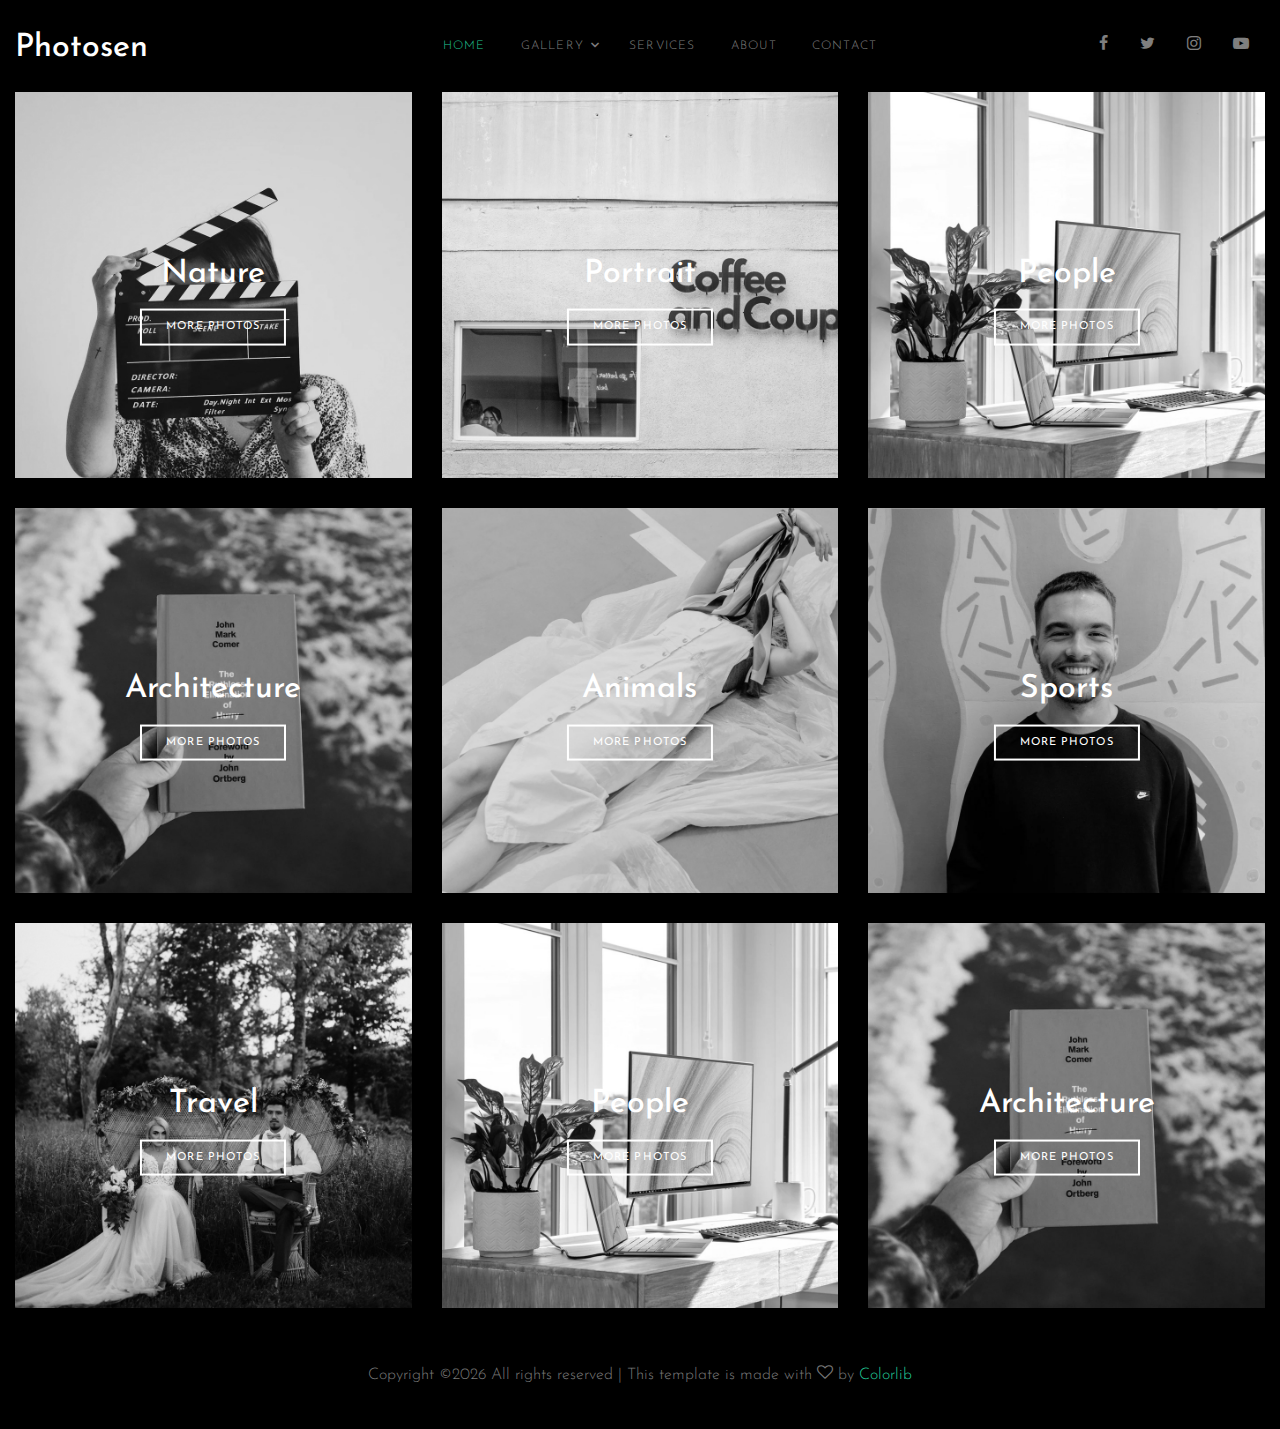
==== index.html @ 9618e88c "Template files added to this project folder" ====
<!DOCTYPE html>
<html lang="en">
<head>
  <title>Photosen &mdash; Colorlib Website Template</title>
  <meta charset="utf-8">
  <meta name="viewport" content="width=device-width, initial-scale=1, shrink-to-fit=no">

  <link href="https://fonts.googleapis.com/css2?family=Josefin+Sans:wght@400;700&family=Roboto+Mono:wght@400;700&display=swap" rel="stylesheet">
  <link rel="stylesheet" href="fonts/icomoon/style.css">

  <link rel="stylesheet" href="css/bootstrap.min.css">
  <link rel="stylesheet" href="css/magnific-popup.css">
  <link rel="stylesheet" href="css/jquery-ui.css">
  <link rel="stylesheet" href="css/owl.carousel.min.css">
  <link rel="stylesheet" href="css/owl.theme.default.min.css">

  <link rel="stylesheet" href="css/lightgallery.min.css">    

  <link rel="stylesheet" href="css/bootstrap-datepicker.css">

  <link rel="stylesheet" href="fonts/flaticon/font/flaticon.css">

  <link rel="stylesheet" href="css/swiper.css">

  <link rel="stylesheet" href="css/aos.css">

  <link rel="stylesheet" href="css/style.css">

</head>
<body>

  <div class="site-wrap">

    <div class="site-mobile-menu">
      <div class="site-mobile-menu-header">
        <div class="site-mobile-menu-close mt-3">
          <span class="icon-close2 js-menu-toggle"></span>
        </div>
      </div>
      <div class="site-mobile-menu-body"></div>
    </div>
    



    <header class="site-navbar py-3" role="banner">

      <div class="container-fluid">
        <div class="row align-items-center">

          <div class="col-6 col-xl-2" data-aos="fade-down">
            <h1 class="mb-0"><a href="index.html" class="text-white h2 mb-0">Photosen</a></h1>
          </div>
          <div class="col-10 col-md-8 d-none d-xl-block" data-aos="fade-down">
            <nav class="site-navigation position-relative text-right text-lg-center" role="navigation">

              <ul class="site-menu js-clone-nav mx-auto d-none d-lg-block">
                <li class="active"><a href="index.html">Home</a></li>
                <li class="has-children">
                  <a href="single.html">Gallery</a>
                  <ul class="dropdown">
                    <li><a href="#">Nature</a></li>
                    <li><a href="#">Portrait</a></li>
                    <li><a href="#">People</a></li>
                    <li><a href="#">Architecture</a></li>
                    <li><a href="#">Animals</a></li>
                    <li><a href="#">Sports</a></li>
                    <li><a href="#">Travel</a></li>
                    <li class="has-children">
                      <a href="#">Sub Menu</a>
                      <ul class="dropdown">
                        <li><a href="#">Menu One</a></li>
                        <li><a href="#">Menu Two</a></li>
                        <li><a href="#">Menu Three</a></li>
                      </ul>
                    </li>
                  </ul>
                </li>
                <li><a href="services.html">Services</a></li>
                <li><a href="about.html">About</a></li>
                <li><a href="contact.html">Contact</a></li>
              </ul>
            </nav>
          </div>

          <div class="col-6 col-xl-2 text-right" data-aos="fade-down">
            <div class="d-none d-xl-inline-block">
              <ul class="site-menu js-clone-nav ml-auto list-unstyled d-flex text-right mb-0" data-class="social">
                <li>
                  <a href="#" class="pl-0 pr-3"><span class="icon-facebook"></span></a>
                </li>
                <li>
                  <a href="#" class="pl-3 pr-3"><span class="icon-twitter"></span></a>
                </li>
                <li>
                  <a href="#" class="pl-3 pr-3"><span class="icon-instagram"></span></a>
                </li>
                <li>
                  <a href="#" class="pl-3 pr-3"><span class="icon-youtube-play"></span></a>
                </li>
              </ul>
            </div>

            <div class="d-inline-block d-xl-none ml-md-0 mr-auto py-3" style="position: relative; top: 3px;"><a href="#" class="site-menu-toggle js-menu-toggle text-black"><span class="icon-menu h3"></span></a></div>

          </div>

        </div>
      </div>
      
    </header>



    <div class="container-fluid" data-aos="fade" data-aos-delay="500">
      <div class="row">
        <div class="col-lg-4">

          <div class="image-wrap-2">
            <div class="image-info">
              <h2 class="mb-3">Nature</h2>
              <a href="single.html" class="btn btn-outline-white py-2 px-4">More Photos</a>
            </div>
            <img src="images/img_1.jpg" alt="Image" class="img-fluid">
          </div>

        </div>
        <div class="col-lg-4">
          <div class="image-wrap-2">
            <div class="image-info">
              <h2 class="mb-3">Portrait</h2>
              <a href="single.html" class="btn btn-outline-white py-2 px-4">More Photos</a>
            </div>
            <img src="images/img_2.jpg" alt="Image" class="img-fluid">
          </div>
        </div>
        <div class="col-lg-4">
          <div class="image-wrap-2">
            <div class="image-info">
              <h2 class="mb-3">People</h2>
              <a href="single.html" class="btn btn-outline-white py-2 px-4">More Photos</a>
            </div>
            <img src="images/img_3.jpg" alt="Image" class="img-fluid">
          </div>
        </div>

        <div class="col-lg-4">
          <div class="image-wrap-2">
            <div class="image-info">
              <h2 class="mb-3">Architecture</h2>
              <a href="single.html" class="btn btn-outline-white py-2 px-4">More Photos</a>
            </div>
            <img src="images/img_4.jpg" alt="Image" class="img-fluid">
          </div>
        </div>

        <div class="col-lg-4">
          <div class="image-wrap-2">
            <div class="image-info">
              <h2 class="mb-3">Animals</h2>
              <a href="single.html" class="btn btn-outline-white py-2 px-4">More Photos</a>
            </div>
            <img src="images/img_5.jpg" alt="Image" class="img-fluid">
          </div>
        </div>

        <div class="col-lg-4">
          <div class="image-wrap-2">
            <div class="image-info">
              <h2 class="mb-3">Sports</h2>
              <a href="single.html" class="btn btn-outline-white py-2 px-4">More Photos</a>
            </div>
            <img src="images/img_6.jpg" alt="Image" class="img-fluid">
          </div>
        </div>

        <div class="col-lg-4">
          <div class="image-wrap-2">
            <div class="image-info">
              <h2 class="mb-3">Travel</h2>
              <a href="single.html" class="btn btn-outline-white py-2 px-4">More Photos</a>
            </div>
            <img src="images/img_7.jpg" alt="Image" class="img-fluid">
          </div>
        </div>

        <div class="col-lg-4">
          <div class="image-wrap-2">
            <div class="image-info">
              <h2 class="mb-3">People</h2>
              <a href="single.html" class="btn btn-outline-white py-2 px-4">More Photos</a>
            </div>
            <img src="images/img_3.jpg" alt="Image" class="img-fluid">
          </div>
        </div>

        <div class="col-lg-4">
          <div class="image-wrap-2">
            <div class="image-info">
              <h2 class="mb-3">Architecture</h2>
              <a href="single.html" class="btn btn-outline-white py-2 px-4">More Photos</a>
            </div>
            <img src="images/img_4.jpg" alt="Image" class="img-fluid">
          </div>
        </div>

      </div>
    </div>

    <div class="footer py-4">
      <div class="container-fluid text-center">
        <p>
          <!-- Link back to Colorlib can't be removed. Template is licensed under CC BY 3.0. -->
          Copyright &copy;<script data-cfasync="false" src="/cdn-cgi/scripts/5c5dd728/cloudflare-static/email-decode.min.js"></script><script>document.write(new Date().getFullYear());</script> All rights reserved | This template is made with <i class="icon-heart-o" aria-hidden="true"></i> by <a href="https://colorlib.com" target="_blank" >Colorlib</a>
          <!-- Link back to Colorlib can't be removed. Template is licensed under CC BY 3.0. -->
        </p>
      </div>
    </div>

    

    
    
  </div>

  <script src="js/jquery-3.3.1.min.js"></script>
  <script src="js/jquery-migrate-3.0.1.min.js"></script>
  <script src="js/jquery-ui.js"></script>
  <script src="js/popper.min.js"></script>
  <script src="js/bootstrap.min.js"></script>
  <script src="js/owl.carousel.min.js"></script>
  <script src="js/jquery.stellar.min.js"></script>
  <script src="js/jquery.countdown.min.js"></script>
  <script src="js/jquery.magnific-popup.min.js"></script>
  <script src="js/bootstrap-datepicker.min.js"></script>
  <script src="js/swiper.min.js"></script>
  <script src="js/aos.js"></script>

  <script src="js/picturefill.min.js"></script>
  <script src="js/lightgallery-all.min.js"></script>
  <script src="js/jquery.mousewheel.min.js"></script>

  <script src="js/main.js"></script>
  
  <script>
    $(document).ready(function(){
      $('#lightgallery').lightGallery();
    });
  </script>

</body>
</html>
---- fonts/icomoon/style.css ----
@font-face {
  font-family: 'icomoon';
  src:  url('fonts/icomoon.eot?10si43');
  src:  url('fonts/icomoon.eot?10si43#iefix') format('embedded-opentype'),
    url('fonts/icomoon.ttf?10si43') format('truetype'),
    url('fonts/icomoon.woff?10si43') format('woff'),
    url('fonts/icomoon.svg?10si43#icomoon') format('svg');
  font-weight: normal;
  font-style: normal;
}

[class^="icon-"], [class*=" icon-"] {
  /* use !important to prevent issues with browser extensions that change fonts */
  font-family: 'icomoon' !important;
  speak: none;
  font-style: normal;
  font-weight: normal;
  font-variant: normal;
  text-transform: none;
  line-height: 1;

  /* Better Font Rendering =========== */
  -webkit-font-smoothing: antialiased;
  -moz-osx-font-smoothing: grayscale;
}

.icon-asterisk:before {
  content: "\f069";
}
.icon-plus:before {
  content: "\f067";
}
.icon-question:before {
  content: "\f128";
}
.icon-minus:before {
  content: "\f068";
}
.icon-glass:before {
  content: "\f000";
}
.icon-music:before {
  content: "\f001";
}
.icon-search:before {
  content: "\f002";
}
.icon-envelope-o:before {
  content: "\f003";
}
.icon-heart:before {
  content: "\f004";
}
.icon-star:before {
  content: "\f005";
}
.icon-star-o:before {
  content: "\f006";
}
.icon-user:before {
  content: "\f007";
}
.icon-film:before {
  content: "\f008";
}
.icon-th-large:before {
  content: "\f009";
}
.icon-th:before {
  content: "\f00a";
}
.icon-th-list:before {
  content: "\f00b";
}
.icon-check:before {
  content: "\f00c";
}
.icon-close:before {
  content: "\f00d";
}
.icon-remove:before {
  content: "\f00d";
}
.icon-times:before {
  content: "\f00d";
}
.icon-search-plus:before {
  content: "\f00e";
}
.icon-search-minus:before {
  content: "\f010";
}
.icon-power-off:before {
  content: "\f011";
}
.icon-signal:before {
  content: "\f012";
}
.icon-cog:before {
  content: "\f013";
}
.icon-gear:before {
  content: "\f013";
}
.icon-trash-o:before {
  content: "\f014";
}
.icon-home:before {
  content: "\f015";
}
.icon-file-o:before {
  content: "\f016";
}
.icon-clock-o:before {
  content: "\f017";
}
.icon-road:before {
  content: "\f018";
}
.icon-download:before {
  content: "\f019";
}
.icon-arrow-circle-o-down:before {
  content: "\f01a";
}
.icon-arrow-circle-o-up:before {
  content: "\f01b";
}
.icon-inbox:before {
  content: "\f01c";
}
.icon-play-circle-o:before {
  content: "\f01d";
}
.icon-repeat:before {
  content: "\f01e";
}
.icon-rotate-right:before {
  content: "\f01e";
}
.icon-refresh:before {
  content: "\f021";
}
.icon-list-alt:before {
  content: "\f022";
}
.icon-lock:before {
  content: "\f023";
}
.icon-flag:before {
  content: "\f024";
}
.icon-headphones:before {
  content: "\f025";
}
.icon-volume-off:before {
  content: "\f026";
}
.icon-volume-down:before {
  content: "\f027";
}
.icon-volume-up:before {
  content: "\f028";
}
.icon-qrcode:before {
  content: "\f029";
}
.icon-barcode:before {
  content: "\f02a";
}
.icon-tag:before {
  content: "\f02b";
}
.icon-tags:before {
  content: "\f02c";
}
.icon-book:before {
  content: "\f02d";
}
.icon-bookmark:before {
  content: "\f02e";
}
.icon-print:before {
  content: "\f02f";
}
.icon-camera:before {
  content: "\f030";
}
.icon-font:before {
  content: "\f031";
}
.icon-bold:before {
  content: "\f032";
}
.icon-italic:before {
  content: "\f033";
}
.icon-text-height:before {
  content: "\f034";
}
.icon-text-width:before {
  content: "\f035";
}
.icon-align-left:before {
  content: "\f036";
}
.icon-align-center:before {
  content: "\f037";
}
.icon-align-right:before {
  content: "\f038";
}
.icon-align-justify:before {
  content: "\f039";
}
.icon-list:before {
  content: "\f03a";
}
.icon-dedent:before {
  content: "\f03b";
}
.icon-outdent:before {
  content: "\f03b";
}
.icon-indent:before {
  content: "\f03c";
}
.icon-video-camera:before {
  content: "\f03d";
}
.icon-image:before {
  content: "\f03e";
}
.icon-photo:before {
  content: "\f03e";
}
.icon-picture-o:before {
  content: "\f03e";
}
.icon-pencil:before {
  content: "\f040";
}
.icon-map-marker:before {
  content: "\f041";
}
.icon-adjust:before {
  content: "\f042";
}
.icon-tint:before {
  content: "\f043";
}
.icon-edit:before {
  content: "\f044";
}
.icon-pencil-square-o:before {
  content: "\f044";
}
.icon-share-square-o:before {
  content: "\f045";
}
.icon-check-square-o:before {
  content: "\f046";
}
.icon-arrows:before {
  content: "\f047";
}
.icon-step-backward:before {
  content: "\f048";
}
.icon-fast-backward:before {
  content: "\f049";
}
.icon-backward:before {
  content: "\f04a";
}
.icon-play:before {
  content: "\f04b";
}
.icon-pause:before {
  content: "\f04c";
}
.icon-stop:before {
  content: "\f04d";
}
.icon-forward:before {
  content: "\f04e";
}
.icon-fast-forward:before {
  content: "\f050";
}
.icon-step-forward:before {
  content: "\f051";
}
.icon-eject:before {
  content: "\f052";
}
.icon-chevron-left:before {
  content: "\f053";
}
.icon-chevron-right:before {
  content: "\f054";
}
.icon-plus-circle:before {
  content: "\f055";
}
.icon-minus-circle:before {
  content: "\f056";
}
.icon-times-circle:before {
  content: "\f057";
}
.icon-check-circle:before {
  content: "\f058";
}
.icon-question-circle:before {
  content: "\f059";
}
.icon-info-circle:before {
  content: "\f05a";
}
.icon-crosshairs:before {
  content: "\f05b";
}
.icon-times-circle-o:before {
  content: "\f05c";
}
.icon-check-circle-o:before {
  content: "\f05d";
}
.icon-ban:before {
  content: "\f05e";
}
.icon-arrow-left:before {
  content: "\f060";
}
.icon-arrow-right:before {
  content: "\f061";
}
.icon-arrow-up:before {
  content: "\f062";
}
.icon-arrow-down:before {
  content: "\f063";
}
.icon-mail-forward:before {
  content: "\f064";
}
.icon-share:before {
  content: "\f064";
}
.icon-expand:before {
  content: "\f065";
}
.icon-compress:before {
  content: "\f066";
}
.icon-exclamation-circle:before {
  content: "\f06a";
}
.icon-gift:before {
  content: "\f06b";
}
.icon-leaf:before {
  content: "\f06c";
}
.icon-fire:before {
  content: "\f06d";
}
.icon-eye:before {
  content: "\f06e";
}
.icon-eye-slash:before {
  content: "\f070";
}
.icon-exclamation-triangle:before {
  content: "\f071";
}
.icon-warning:before {
  content: "\f071";
}
.icon-plane:before {
  content: "\f072";
}
.icon-calendar:before {
  content: "\f073";
}
.icon-random:before {
  content: "\f074";
}
.icon-comment:before {
  content: "\f075";
}
.icon-magnet:before {
  content: "\f076";
}
.icon-chevron-up:before {
  content: "\f077";
}
.icon-chevron-down:before {
  content: "\f078";
}
.icon-retweet:before {
  content: "\f079";
}
.icon-shopping-cart:before {
  content: "\f07a";
}
.icon-folder:before {
  content: "\f07b";
}
.icon-folder-open:before {
  content: "\f07c";
}
.icon-arrows-v:before {
  content: "\f07d";
}
.icon-arrows-h:before {
  content: "\f07e";
}
.icon-bar-chart:before {
  content: "\f080";
}
.icon-bar-chart-o:before {
  content: "\f080";
}
.icon-twitter-square:before {
  content: "\f081";
}
.icon-facebook-square:before {
  content: "\f082";
}
.icon-camera-retro:before {
  content: "\f083";
}
.icon-key:before {
  content: "\f084";
}
.icon-cogs:before {
  content: "\f085";
}
.icon-gears:before {
  content: "\f085";
}
.icon-comments:before {
  content: "\f086";
}
.icon-thumbs-o-up:before {
  content: "\f087";
}
.icon-thumbs-o-down:before {
  content: "\f088";
}
.icon-star-half:before {
  content: "\f089";
}
.icon-heart-o:before {
  content: "\f08a";
}
.icon-sign-out:before {
  content: "\f08b";
}
.icon-linkedin-square:before {
  content: "\f08c";
}
.icon-thumb-tack:before {
  content: "\f08d";
}
.icon-external-link:before {
  content: "\f08e";
}
.icon-sign-in:before {
  content: "\f090";
}
.icon-trophy:before {
  content: "\f091";
}
.icon-github-square:before {
  content: "\f092";
}
.icon-upload:before {
  content: "\f093";
}
.icon-lemon-o:before {
  content: "\f094";
}
.icon-phone:before {
  content: "\f095";
}
.icon-square-o:before {
  content: "\f096";
}
.icon-bookmark-o:before {
  content: "\f097";
}
.icon-phone-square:before {
  content: "\f098";
}
.icon-twitter:before {
  content: "\f099";
}
.icon-facebook:before {
  content: "\f09a";
}
.icon-facebook-f:before {
  content: "\f09a";
}
.icon-github:before {
  content: "\f09b";
}
.icon-unlock:before {
  content: "\f09c";
}
.icon-credit-card:before {
  content: "\f09d";
}
.icon-feed:before {
  content: "\f09e";
}
.icon-rss:before {
  content: "\f09e";
}
.icon-hdd-o:before {
  content: "\f0a0";
}
.icon-bullhorn:before {
  content: "\f0a1";
}
.icon-bell-o:before {
  content: "\f0a2";
}
.icon-certificate:before {
  content: "\f0a3";
}
.icon-hand-o-right:before {
  content: "\f0a4";
}
.icon-hand-o-left:before {
  content: "\f0a5";
}
.icon-hand-o-up:before {
  content: "\f0a6";
}
.icon-hand-o-down:before {
  content: "\f0a7";
}
.icon-arrow-circle-left:before {
  content: "\f0a8";
}
.icon-arrow-circle-right:before {
  content: "\f0a9";
}
.icon-arrow-circle-up:before {
  content: "\f0aa";
}
.icon-arrow-circle-down:before {
  content: "\f0ab";
}
.icon-globe:before {
  content: "\f0ac";
}
.icon-wrench:before {
  content: "\f0ad";
}
.icon-tasks:before {
  content: "\f0ae";
}
.icon-filter:before {
  content: "\f0b0";
}
.icon-briefcase:before {
  content: "\f0b1";
}
.icon-arrows-alt:before {
  content: "\f0b2";
}
.icon-group:before {
  content: "\f0c0";
}
.icon-users:before {
  content: "\f0c0";
}
.icon-chain:before {
  content: "\f0c1";
}
.icon-link:before {
  content: "\f0c1";
}
.icon-cloud:before {
  content: "\f0c2";
}
.icon-flask:before {
  content: "\f0c3";
}
.icon-cut:before {
  content: "\f0c4";
}
.icon-scissors:before {
  content: "\f0c4";
}
.icon-copy:before {
  content: "\f0c5";
}
.icon-files-o:before {
  content: "\f0c5";
}
.icon-paperclip:before {
  content: "\f0c6";
}
.icon-floppy-o:before {
  content: "\f0c7";
}
.icon-save:before {
  content: "\f0c7";
}
.icon-square:before {
  content: "\f0c8";
}
.icon-bars:before {
  content: "\f0c9";
}
.icon-navicon:before {
  content: "\f0c9";
}
.icon-reorder:before {
  content: "\f0c9";
}
.icon-list-ul:before {
  content: "\f0ca";
}
.icon-list-ol:before {
  content: "\f0cb";
}
.icon-strikethrough:before {
  content: "\f0cc";
}
.icon-underline:before {
  content: "\f0cd";
}
.icon-table:before {
  content: "\f0ce";
}
.icon-magic:before {
  content: "\f0d0";
}
.icon-truck:before {
  content: "\f0d1";
}
.icon-pinterest:before {
  content: "\f0d2";
}
.icon-pinterest-square:before {
  content: "\f0d3";
}
.icon-google-plus-square:before {
  content: "\f0d4";
}
.icon-google-plus:before {
  content: "\f0d5";
}
.icon-money:before {
  content: "\f0d6";
}
.icon-caret-down:before {
  content: "\f0d7";
}
.icon-caret-up:before {
  content: "\f0d8";
}
.icon-caret-left:before {
  content: "\f0d9";
}
.icon-caret-right:before {
  content: "\f0da";
}
.icon-columns:before {
  content: "\f0db";
}
.icon-sort:before {
  content: "\f0dc";
}
.icon-unsorted:before {
  content: "\f0dc";
}
.icon-sort-desc:before {
  content: "\f0dd";
}
.icon-sort-down:before {
  content: "\f0dd";
}
.icon-sort-asc:before {
  content: "\f0de";
}
.icon-sort-up:before {
  content: "\f0de";
}
.icon-envelope:before {
  content: "\f0e0";
}
.icon-linkedin:before {
  content: "\f0e1";
}
.icon-rotate-left:before {
  content: "\f0e2";
}
.icon-undo:before {
  content: "\f0e2";
}
.icon-gavel:before {
  content: "\f0e3";
}
.icon-legal:before {
  content: "\f0e3";
}
.icon-dashboard:before {
  content: "\f0e4";
}
.icon-tachometer:before {
  content: "\f0e4";
}
.icon-comment-o:before {
  content: "\f0e5";
}
.icon-comments-o:before {
  content: "\f0e6";
}
.icon-bolt:before {
  content: "\f0e7";
}
.icon-flash:before {
  content: "\f0e7";
}
.icon-sitemap:before {
  content: "\f0e8";
}
.icon-umbrella:before {
  content: "\f0e9";
}
.icon-clipboard:before {
  content: "\f0ea";
}
.icon-paste:before {
  content: "\f0ea";
}
.icon-lightbulb-o:before {
  content: "\f0eb";
}
.icon-exchange:before {
  content: "\f0ec";
}
.icon-cloud-download:before {
  content: "\f0ed";
}
.icon-cloud-upload:before {
  content: "\f0ee";
}
.icon-user-md:before {
  content: "\f0f0";
}
.icon-stethoscope:before {
  content: "\f0f1";
}
.icon-suitcase:before {
  content: "\f0f2";
}
.icon-bell:before {
  content: "\f0f3";
}
.icon-coffee:before {
  content: "\f0f4";
}
.icon-cutlery:before {
  content: "\f0f5";
}
.icon-file-text-o:before {
  content: "\f0f6";
}
.icon-building-o:before {
  content: "\f0f7";
}
.icon-hospital-o:before {
  content: "\f0f8";
}
.icon-ambulance:before {
  content: "\f0f9";
}
.icon-medkit:before {
  content: "\f0fa";
}
.icon-fighter-jet:before {
  content: "\f0fb";
}
.icon-beer:before {
  content: "\f0fc";
}
.icon-h-square:before {
  content: "\f0fd";
}
.icon-plus-square:before {
  content: "\f0fe";
}
.icon-angle-double-left:before {
  content: "\f100";
}
.icon-angle-double-right:before {
  content: "\f101";
}
.icon-angle-double-up:before {
  content: "\f102";
}
.icon-angle-double-down:before {
  content: "\f103";
}
.icon-angle-left:before {
  content: "\f104";
}
.icon-angle-right:before {
  content: "\f105";
}
.icon-angle-up:before {
  content: "\f106";
}
.icon-angle-down:before {
  content: "\f107";
}
.icon-desktop:before {
  content: "\f108";
}
.icon-laptop:before {
  content: "\f109";
}
.icon-tablet:before {
  content: "\f10a";
}
.icon-mobile:before {
  content: "\f10b";
}
.icon-mobile-phone:before {
  content: "\f10b";
}
.icon-circle-o:before {
  content: "\f10c";
}
.icon-quote-left:before {
  content: "\f10d";
}
.icon-quote-right:before {
  content: "\f10e";
}
.icon-spinner:before {
  content: "\f110";
}
.icon-circle:before {
  content: "\f111";
}
.icon-mail-reply:before {
  content: "\f112";
}
.icon-reply:before {
  content: "\f112";
}
.icon-github-alt:before {
  content: "\f113";
}
.icon-folder-o:before {
  content: "\f114";
}
.icon-folder-open-o:before {
  content: "\f115";
}
.icon-smile-o:before {
  content: "\f118";
}
.icon-frown-o:before {
  content: "\f119";
}
.icon-meh-o:before {
  content: "\f11a";
}
.icon-gamepad:before {
  content: "\f11b";
}
.icon-keyboard-o:before {
  content: "\f11c";
}
.icon-flag-o:before {
  content: "\f11d";
}
.icon-flag-checkered:before {
  content: "\f11e";
}
.icon-terminal:before {
  content: "\f120";
}
.icon-code:before {
  content: "\f121";
}
.icon-mail-reply-all:before {
  content: "\f122";
}
.icon-reply-all:before {
  content: "\f122";
}
.icon-star-half-empty:before {
  content: "\f123";
}
.icon-star-half-full:before {
  content: "\f123";
}
.icon-star-half-o:before {
  content: "\f123";
}
.icon-location-arrow:before {
  content: "\f124";
}
.icon-crop:before {
  content: "\f125";
}
.icon-code-fork:before {
  content: "\f126";
}
.icon-chain-broken:before {
  content: "\f127";
}
.icon-unlink:before {
  content: "\f127";
}
.icon-info:before {
  content: "\f129";
}
.icon-exclamation:before {
  content: "\f12a";
}
.icon-superscript:before {
  content: "\f12b";
}
.icon-subscript:before {
  content: "\f12c";
}
.icon-eraser:before {
  content: "\f12d";
}
.icon-puzzle-piece:before {
  content: "\f12e";
}
.icon-microphone:before {
  content: "\f130";
}
.icon-microphone-slash:before {
  content: "\f131";
}
.icon-shield:before {
  content: "\f132";
}
.icon-calendar-o:before {
  content: "\f133";
}
.icon-fire-extinguisher:before {
  content: "\f134";
}
.icon-rocket:before {
  content: "\f135";
}
.icon-maxcdn:before {
  content: "\f136";
}
.icon-chevron-circle-left:before {
  content: "\f137";
}
.icon-chevron-circle-right:before {
  content: "\f138";
}
.icon-chevron-circle-up:before {
  content: "\f139";
}
.icon-chevron-circle-down:before {
  content: "\f13a";
}
.icon-html5:before {
  content: "\f13b";
}
.icon-css3:before {
  content: "\f13c";
}
.icon-anchor:before {
  content: "\f13d";
}
.icon-unlock-alt:before {
  content: "\f13e";
}
.icon-bullseye:before {
  content: "\f140";
}
.icon-ellipsis-h:before {
  content: "\f141";
}
.icon-ellipsis-v:before {
  content: "\f142";
}
.icon-rss-square:before {
  content: "\f143";
}
.icon-play-circle:before {
  content: "\f144";
}
.icon-ticket:before {
  content: "\f145";
}
.icon-minus-square:before {
  content: "\f146";
}
.icon-minus-square-o:before {
  content: "\f147";
}
.icon-level-up:before {
  content: "\f148";
}
.icon-level-down:before {
  content: "\f149";
}
.icon-check-square:before {
  content: "\f14a";
}
.icon-pencil-square:before {
  content: "\f14b";
}
.icon-external-link-square:before {
  content: "\f14c";
}
.icon-share-square:before {
  content: "\f14d";
}
.icon-compass:before {
  content: "\f14e";
}
.icon-caret-square-o-down:before {
  content: "\f150";
}
.icon-toggle-down:before {
  content: "\f150";
}
.icon-caret-square-o-up:before {
  content: "\f151";
}
.icon-toggle-up:before {
  content: "\f151";
}
.icon-caret-square-o-right:before {
  content: "\f152";
}
.icon-toggle-right:before {
  content: "\f152";
}
.icon-eur:before {
  content: "\f153";
}
.icon-euro:before {
  content: "\f153";
}
.icon-gbp:before {
  content: "\f154";
}
.icon-dollar:before {
  content: "\f155";
}
.icon-usd:before {
  content: "\f155";
}
.icon-inr:before {
  content: "\f156";
}
.icon-rupee:before {
  content: "\f156";
}
.icon-cny:before {
  content: "\f157";
}
.icon-jpy:before {
  content: "\f157";
}
.icon-rmb:before {
  content: "\f157";
}
.icon-yen:before {
  content: "\f157";
}
.icon-rouble:before {
  content: "\f158";
}
.icon-rub:before {
  content: "\f158";
}
.icon-ruble:before {
  content: "\f158";
}
.icon-krw:before {
  content: "\f159";
}
.icon-won:before {
  content: "\f159";
}
.icon-bitcoin:before {
  content: "\f15a";
}
.icon-btc:before {
  content: "\f15a";
}
.icon-file:before {
  content: "\f15b";
}
.icon-file-text:before {
  content: "\f15c";
}
.icon-sort-alpha-asc:before {
  content: "\f15d";
}
.icon-sort-alpha-desc:before {
  content: "\f15e";
}
.icon-sort-amount-asc:before {
  content: "\f160";
}
.icon-sort-amount-desc:before {
  content: "\f161";
}
.icon-sort-numeric-asc:before {
  content: "\f162";
}
.icon-sort-numeric-desc:before {
  content: "\f163";
}
.icon-thumbs-up:before {
  content: "\f164";
}
.icon-thumbs-down:before {
  content: "\f165";
}
.icon-youtube-square:before {
  content: "\f166";
}
.icon-youtube:before {
  content: "\f167";
}
.icon-xing:before {
  content: "\f168";
}
.icon-xing-square:before {
  content: "\f169";
}
.icon-youtube-play:before {
  content: "\f16a";
}
.icon-dropbox:before {
  content: "\f16b";
}
.icon-stack-overflow:before {
  content: "\f16c";
}
.icon-instagram:before {
  content: "\f16d";
}
.icon-flickr:before {
  content: "\f16e";
}
.icon-adn:before {
  content: "\f170";
}
.icon-bitbucket:before {
  content: "\f171";
}
.icon-bitbucket-square:before {
  content: "\f172";
}
.icon-tumblr:before {
  content: "\f173";
}
.icon-tumblr-square:before {
  content: "\f174";
}
.icon-long-arrow-down:before {
  content: "\f175";
}
.icon-long-arrow-up:before {
  content: "\f176";
}
.icon-long-arrow-left:before {
  content: "\f177";
}
.icon-long-arrow-right:before {
  content: "\f178";
}
.icon-apple:before {
  content: "\f179";
}
.icon-windows:before {
  content: "\f17a";
}
.icon-android:before {
  content: "\f17b";
}
.icon-linux:before {
  content: "\f17c";
}
.icon-dribbble:before {
  content: "\f17d";
}
.icon-skype:before {
  content: "\f17e";
}
.icon-foursquare:before {
  content: "\f180";
}
.icon-trello:before {
  content: "\f181";
}
.icon-female:before {
  content: "\f182";
}
.icon-male:before {
  content: "\f183";
}
.icon-gittip:before {
  content: "\f184";
}
.icon-gratipay:before {
  content: "\f184";
}
.icon-sun-o:before {
  content: "\f185";
}
.icon-moon-o:before {
  content: "\f186";
}
.icon-archive:before {
  content: "\f187";
}
.icon-bug:before {
  content: "\f188";
}
.icon-vk:before {
  content: "\f189";
}
.icon-weibo:before {
  content: "\f18a";
}
.icon-renren:before {
  content: "\f18b";
}
.icon-pagelines:before {
  content: "\f18c";
}
.icon-stack-exchange:before {
  content: "\f18d";
}
.icon-arrow-circle-o-right:before {
  content: "\f18e";
}
.icon-arrow-circle-o-left:before {
  content: "\f190";
}
.icon-caret-square-o-left:before {
  content: "\f191";
}
.icon-toggle-left:before {
  content: "\f191";
}
.icon-dot-circle-o:before {
  content: "\f192";
}
.icon-wheelchair:before {
  content: "\f193";
}
.icon-vimeo-square:before {
  content: "\f194";
}
.icon-try:before {
  content: "\f195";
}
.icon-turkish-lira:before {
  content: "\f195";
}
.icon-plus-square-o:before {
  content: "\f196";
}
.icon-space-shuttle:before {
  content: "\f197";
}
.icon-slack:before {
  content: "\f198";
}
.icon-envelope-square:before {
  content: "\f199";
}
.icon-wordpress:before {
  content: "\f19a";
}
.icon-openid:before {
  content: "\f19b";
}
.icon-bank:before {
  content: "\f19c";
}
.icon-institution:before {
  content: "\f19c";
}
.icon-university:before {
  content: "\f19c";
}
.icon-graduation-cap:before {
  content: "\f19d";
}
.icon-mortar-board:before {
  content: "\f19d";
}
.icon-yahoo:before {
  content: "\f19e";
}
.icon-google:before {
  content: "\f1a0";
}
.icon-reddit:before {
  content: "\f1a1";
}
.icon-reddit-square:before {
  content: "\f1a2";
}
.icon-stumbleupon-circle:before {
  content: "\f1a3";
}
.icon-stumbleupon:before {
  content: "\f1a4";
}
.icon-delicious:before {
  content: "\f1a5";
}
.icon-digg:before {
  content: "\f1a6";
}
.icon-pied-piper-pp:before {
  content: "\f1a7";
}
.icon-pied-piper-alt:before {
  content: "\f1a8";
}
.icon-drupal:before {
  content: "\f1a9";
}
.icon-joomla:before {
  content: "\f1aa";
}
.icon-language:before {
  content: "\f1ab";
}
.icon-fax:before {
  content: "\f1ac";
}
.icon-building:before {
  content: "\f1ad";
}
.icon-child:before {
  content: "\f1ae";
}
.icon-paw:before {
  content: "\f1b0";
}
.icon-spoon:before {
  content: "\f1b1";
}
.icon-cube:before {
  content: "\f1b2";
}
.icon-cubes:before {
  content: "\f1b3";
}
.icon-behance:before {
  content: "\f1b4";
}
.icon-behance-square:before {
  content: "\f1b5";
}
.icon-steam:before {
  content: "\f1b6";
}
.icon-steam-square:before {
  content: "\f1b7";
}
.icon-recycle:before {
  content: "\f1b8";
}
.icon-automobile:before {
  content: "\f1b9";
}
.icon-car:before {
  content: "\f1b9";
}
.icon-cab:before {
  content: "\f1ba";
}
.icon-taxi:before {
  content: "\f1ba";
}
.icon-tree:before {
  content: "\f1bb";
}
.icon-spotify:before {
  content: "\f1bc";
}
.icon-deviantart:before {
  content: "\f1bd";
}
.icon-soundcloud:before {
  content: "\f1be";
}
.icon-database:before {
  content: "\f1c0";
}
.icon-file-pdf-o:before {
  content: "\f1c1";
}
.icon-file-word-o:before {
  content: "\f1c2";
}
.icon-file-excel-o:before {
  content: "\f1c3";
}
.icon-file-powerpoint-o:before {
  content: "\f1c4";
}
.icon-file-image-o:before {
  content: "\f1c5";
}
.icon-file-photo-o:before {
  content: "\f1c5";
}
.icon-file-picture-o:before {
  content: "\f1c5";
}
.icon-file-archive-o:before {
  content: "\f1c6";
}
.icon-file-zip-o:before {
  content: "\f1c6";
}
.icon-file-audio-o:before {
  content: "\f1c7";
}
.icon-file-sound-o:before {
  content: "\f1c7";
}
.icon-file-movie-o:before {
  content: "\f1c8";
}
.icon-file-video-o:before {
  content: "\f1c8";
}
.icon-file-code-o:before {
  content: "\f1c9";
}
.icon-vine:before {
  content: "\f1ca";
}
.icon-codepen:before {
  content: "\f1cb";
}
.icon-jsfiddle:before {
  content: "\f1cc";
}
.icon-life-bouy:before {
  content: "\f1cd";
}
.icon-life-buoy:before {
  content: "\f1cd";
}
.icon-life-ring:before {
  content: "\f1cd";
}
.icon-life-saver:before {
  content: "\f1cd";
}
.icon-support:before {
  content: "\f1cd";
}
.icon-circle-o-notch:before {
  content: "\f1ce";
}
.icon-ra:before {
  content: "\f1d0";
}
.icon-rebel:before {
  content: "\f1d0";
}
.icon-resistance:before {
  content: "\f1d0";
}
.icon-empire:before {
  content: "\f1d1";
}
.icon-ge:before {
  content: "\f1d1";
}
.icon-git-square:before {
  content: "\f1d2";
}
.icon-git:before {
  content: "\f1d3";
}
.icon-hacker-news:before {
  content: "\f1d4";
}
.icon-y-combinator-square:before {
  content: "\f1d4";
}
.icon-yc-square:before {
  content: "\f1d4";
}
.icon-tencent-weibo:before {
  content: "\f1d5";
}
.icon-qq:before {
  content: "\f1d6";
}
.icon-wechat:before {
  content: "\f1d7";
}
.icon-weixin:before {
  content: "\f1d7";
}
.icon-paper-plane:before {
  content: "\f1d8";
}
.icon-send:before {
  content: "\f1d8";
}
.icon-paper-plane-o:before {
  content: "\f1d9";
}
.icon-send-o:before {
  content: "\f1d9";
}
.icon-history:before {
  content: "\f1da";
}
.icon-circle-thin:before {
  content: "\f1db";
}
.icon-header:before {
  content: "\f1dc";
}
.icon-paragraph:before {
  content: "\f1dd";
}
.icon-sliders:before {
  content: "\f1de";
}
.icon-share-alt:before {
  content: "\f1e0";
}
.icon-share-alt-square:before {
  content: "\f1e1";
}
.icon-bomb:before {
  content: "\f1e2";
}
.icon-futbol-o:before {
  content: "\f1e3";
}
.icon-soccer-ball-o:before {
  content: "\f1e3";
}
.icon-tty:before {
  content: "\f1e4";
}
.icon-binoculars:before {
  content: "\f1e5";
}
.icon-plug:before {
  content: "\f1e6";
}
.icon-slideshare:before {
  content: "\f1e7";
}
.icon-twitch:before {
  content: "\f1e8";
}
.icon-yelp:before {
  content: "\f1e9";
}
.icon-newspaper-o:before {
  content: "\f1ea";
}
.icon-wifi:before {
  content: "\f1eb";
}
.icon-calculator:before {
  content: "\f1ec";
}
.icon-paypal:before {
  content: "\f1ed";
}
.icon-google-wallet:before {
  content: "\f1ee";
}
.icon-cc-visa:before {
  content: "\f1f0";
}
.icon-cc-mastercard:before {
  content: "\f1f1";
}
.icon-cc-discover:before {
  content: "\f1f2";
}
.icon-cc-amex:before {
  content: "\f1f3";
}
.icon-cc-paypal:before {
  content: "\f1f4";
}
.icon-cc-stripe:before {
  content: "\f1f5";
}
.icon-bell-slash:before {
  content: "\f1f6";
}
.icon-bell-slash-o:before {
  content: "\f1f7";
}
.icon-trash:before {
  content: "\f1f8";
}
.icon-copyright:before {
  content: "\f1f9";
}
.icon-at:before {
  content: "\f1fa";
}
.icon-eyedropper:before {
  content: "\f1fb";
}
.icon-paint-brush:before {
  content: "\f1fc";
}
.icon-birthday-cake:before {
  content: "\f1fd";
}
.icon-area-chart:before {
  content: "\f1fe";
}
.icon-pie-chart:before {
  content: "\f200";
}
.icon-line-chart:before {
  content: "\f201";
}
.icon-lastfm:before {
  content: "\f202";
}
.icon-lastfm-square:before {
  content: "\f203";
}
.icon-toggle-off:before {
  content: "\f204";
}
.icon-toggle-on:before {
  content: "\f205";
}
.icon-bicycle:before {
  content: "\f206";
}
.icon-bus:before {
  content: "\f207";
}
.icon-ioxhost:before {
  content: "\f208";
}
.icon-angellist:before {
  content: "\f209";
}
.icon-cc:before {
  content: "\f20a";
}
.icon-ils:before {
  content: "\f20b";
}
.icon-shekel:before {
  content: "\f20b";
}
.icon-sheqel:before {
  content: "\f20b";
}
.icon-meanpath:before {
  content: "\f20c";
}
.icon-buysellads:before {
  content: "\f20d";
}
.icon-connectdevelop:before {
  content: "\f20e";
}
.icon-dashcube:before {
  content: "\f210";
}
.icon-forumbee:before {
  content: "\f211";
}
.icon-leanpub:before {
  content: "\f212";
}
.icon-sellsy:before {
  content: "\f213";
}
.icon-shirtsinbulk:before {
  content: "\f214";
}
.icon-simplybuilt:before {
  content: "\f215";
}
.icon-skyatlas:before {
  content: "\f216";
}
.icon-cart-plus:before {
  content: "\f217";
}
.icon-cart-arrow-down:before {
  content: "\f218";
}
.icon-diamond:before {
  content: "\f219";
}
.icon-ship:before {
  content: "\f21a";
}
.icon-user-secret:before {
  content: "\f21b";
}
.icon-motorcycle:before {
  content: "\f21c";
}
.icon-street-view:before {
  content: "\f21d";
}
.icon-heartbeat:before {
  content: "\f21e";
}
.icon-venus:before {
  content: "\f221";
}
.icon-mars:before {
  content: "\f222";
}
.icon-mercury:before {
  content: "\f223";
}
.icon-intersex:before {
  content: "\f224";
}
.icon-transgender:before {
  content: "\f224";
}
.icon-transgender-alt:before {
  content: "\f225";
}
.icon-venus-double:before {
  content: "\f226";
}
.icon-mars-double:before {
  content: "\f227";
}
.icon-venus-mars:before {
  content: "\f228";
}
.icon-mars-stroke:before {
  content: "\f229";
}
.icon-mars-stroke-v:before {
  content: "\f22a";
}
.icon-mars-stroke-h:before {
  content: "\f22b";
}
.icon-neuter:before {
  content: "\f22c";
}
.icon-genderless:before {
  content: "\f22d";
}
.icon-facebook-official:before {
  content: "\f230";
}
.icon-pinterest-p:before {
  content: "\f231";
}
.icon-whatsapp:before {
  content: "\f232";
}
.icon-server:before {
  content: "\f233";
}
.icon-user-plus:before {
  content: "\f234";
}
.icon-user-times:before {
  content: "\f235";
}
.icon-bed:before {
  content: "\f236";
}
.icon-hotel:before {
  content: "\f236";
}
.icon-viacoin:before {
  content: "\f237";
}
.icon-train:before {
  content: "\f238";
}
.icon-subway:before {
  content: "\f239";
}
.icon-medium:before {
  content: "\f23a";
}
.icon-y-combinator:before {
  content: "\f23b";
}
.icon-yc:before {
  content: "\f23b";
}
.icon-optin-monster:before {
  content: "\f23c";
}
.icon-opencart:before {
  content: "\f23d";
}
.icon-expeditedssl:before {
  content: "\f23e";
}
.icon-battery:before {
  content: "\f240";
}
.icon-battery-4:before {
  content: "\f240";
}
.icon-battery-full:before {
  content: "\f240";
}
.icon-battery-3:before {
  content: "\f241";
}
.icon-battery-three-quarters:before {
  content: "\f241";
}
.icon-battery-2:before {
  content: "\f242";
}
.icon-battery-half:before {
  content: "\f242";
}
.icon-battery-1:before {
  content: "\f243";
}
.icon-battery-quarter:before {
  content: "\f243";
}
.icon-battery-0:before {
  content: "\f244";
}
.icon-battery-empty:before {
  content: "\f244";
}
.icon-mouse-pointer:before {
  content: "\f245";
}
.icon-i-cursor:before {
  content: "\f246";
}
.icon-object-group:before {
  content: "\f247";
}
.icon-object-ungroup:before {
  content: "\f248";
}
.icon-sticky-note:before {
  content: "\f249";
}
.icon-sticky-note-o:before {
  content: "\f24a";
}
.icon-cc-jcb:before {
  content: "\f24b";
}
.icon-cc-diners-club:before {
  content: "\f24c";
}
.icon-clone:before {
  content: "\f24d";
}
.icon-balance-scale:before {
  content: "\f24e";
}
.icon-hourglass-o:before {
  content: "\f250";
}
.icon-hourglass-1:before {
  content: "\f251";
}
.icon-hourglass-start:before {
  content: "\f251";
}
.icon-hourglass-2:before {
  content: "\f252";
}
.icon-hourglass-half:before {
  content: "\f252";
}
.icon-hourglass-3:before {
  content: "\f253";
}
.icon-hourglass-end:before {
  content: "\f253";
}
.icon-hourglass:before {
  content: "\f254";
}
.icon-hand-grab-o:before {
  content: "\f255";
}
.icon-hand-rock-o:before {
  content: "\f255";
}
.icon-hand-paper-o:before {
  content: "\f256";
}
.icon-hand-stop-o:before {
  content: "\f256";
}
.icon-hand-scissors-o:before {
  content: "\f257";
}
.icon-hand-lizard-o:before {
  content: "\f258";
}
.icon-hand-spock-o:before {
  content: "\f259";
}
.icon-hand-pointer-o:before {
  content: "\f25a";
}
.icon-hand-peace-o:before {
  content: "\f25b";
}
.icon-trademark:before {
  content: "\f25c";
}
.icon-registered:before {
  content: "\f25d";
}
.icon-creative-commons:before {
  content: "\f25e";
}
.icon-gg:before {
  content: "\f260";
}
.icon-gg-circle:before {
  content: "\f261";
}
.icon-tripadvisor:before {
  content: "\f262";
}
.icon-odnoklassniki:before {
  content: "\f263";
}
.icon-odnoklassniki-square:before {
  content: "\f264";
}
.icon-get-pocket:before {
  content: "\f265";
}
.icon-wikipedia-w:before {
  content: "\f266";
}
.icon-safari:before {
  content: "\f267";
}
.icon-chrome:before {
  content: "\f268";
}
.icon-firefox:before {
  content: "\f269";
}
.icon-opera:before {
  content: "\f26a";
}
.icon-internet-explorer:before {
  content: "\f26b";
}
.icon-television:before {
  content: "\f26c";
}
.icon-tv:before {
  content: "\f26c";
}
.icon-contao:before {
  content: "\f26d";
}
.icon-500px:before {
  content: "\f26e";
}
.icon-amazon:before {
  content: "\f270";
}
.icon-calendar-plus-o:before {
  content: "\f271";
}
.icon-calendar-minus-o:before {
  content: "\f272";
}
.icon-calendar-times-o:before {
  content: "\f273";
}
.icon-calendar-check-o:before {
  content: "\f274";
}
.icon-industry:before {
  content: "\f275";
}
.icon-map-pin:before {
  content: "\f276";
}
.icon-map-signs:before {
  content: "\f277";
}
.icon-map-o:before {
  content: "\f278";
}
.icon-map:before {
  content: "\f279";
}
.icon-commenting:before {
  content: "\f27a";
}
.icon-commenting-o:before {
  content: "\f27b";
}
.icon-houzz:before {
  content: "\f27c";
}
.icon-vimeo:before {
  content: "\f27d";
}
.icon-black-tie:before {
  content: "\f27e";
}
.icon-fonticons:before {
  content: "\f280";
}
.icon-reddit-alien:before {
  content: "\f281";
}
.icon-edge:before {
  content: "\f282";
}
.icon-credit-card-alt:before {
  content: "\f283";
}
.icon-codiepie:before {
  content: "\f284";
}
.icon-modx:before {
  content: "\f285";
}
.icon-fort-awesome:before {
  content: "\f286";
}
.icon-usb:before {
  content: "\f287";
}
.icon-product-hunt:before {
  content: "\f288";
}
.icon-mixcloud:before {
  content: "\f289";
}
.icon-scribd:before {
  content: "\f28a";
}
.icon-pause-circle:before {
  content: "\f28b";
}
.icon-pause-circle-o:before {
  content: "\f28c";
}
.icon-stop-circle:before {
  content: "\f28d";
}
.icon-stop-circle-o:before {
  content: "\f28e";
}
.icon-shopping-bag:before {
  content: "\f290";
}
.icon-shopping-basket:before {
  content: "\f291";
}
.icon-hashtag:before {
  content: "\f292";
}
.icon-bluetooth:before {
  content: "\f293";
}
.icon-bluetooth-b:before {
  content: "\f294";
}
.icon-percent:before {
  content: "\f295";
}
.icon-gitlab:before {
  content: "\f296";
}
.icon-wpbeginner:before {
  content: "\f297";
}
.icon-wpforms:before {
  content: "\f298";
}
.icon-envira:before {
  content: "\f299";
}
.icon-universal-access:before {
  content: "\f29a";
}
.icon-wheelchair-alt:before {
  content: "\f29b";
}
.icon-question-circle-o:before {
  content: "\f29c";
}
.icon-blind:before {
  content: "\f29d";
}
.icon-audio-description:before {
  content: "\f29e";
}
.icon-volume-control-phone:before {
  content: "\f2a0";
}
.icon-braille:before {
  content: "\f2a1";
}
.icon-assistive-listening-systems:before {
  content: "\f2a2";
}
.icon-american-sign-language-interpreting:before {
  content: "\f2a3";
}
.icon-asl-interpreting:before {
  content: "\f2a3";
}
.icon-deaf:before {
  content: "\f2a4";
}
.icon-deafness:before {
  content: "\f2a4";
}
.icon-hard-of-hearing:before {
  content: "\f2a4";
}
.icon-glide:before {
  content: "\f2a5";
}
.icon-glide-g:before {
  content: "\f2a6";
}
.icon-sign-language:before {
  content: "\f2a7";
}
.icon-signing:before {
  content: "\f2a7";
}
.icon-low-vision:before {
  content: "\f2a8";
}
.icon-viadeo:before {
  content: "\f2a9";
}
.icon-viadeo-square:before {
  content: "\f2aa";
}
.icon-snapchat:before {
  content: "\f2ab";
}
.icon-snapchat-ghost:before {
  content: "\f2ac";
}
.icon-snapchat-square:before {
  content: "\f2ad";
}
.icon-pied-piper:before {
  content: "\f2ae";
}
.icon-first-order:before {
  content: "\f2b0";
}
.icon-yoast:before {
  content: "\f2b1";
}
.icon-themeisle:before {
  content: "\f2b2";
}
.icon-google-plus-circle:before {
  content: "\f2b3";
}
.icon-google-plus-official:before {
  content: "\f2b3";
}
.icon-fa:before {
  content: "\f2b4";
}
.icon-font-awesome:before {
  content: "\f2b4";
}
.icon-handshake-o:before {
  content: "\f2b5";
}
.icon-envelope-open:before {
  content: "\f2b6";
}
.icon-envelope-open-o:before {
  content: "\f2b7";
}
.icon-linode:before {
  content: "\f2b8";
}
.icon-address-book:before {
  content: "\f2b9";
}
.icon-address-book-o:before {
  content: "\f2ba";
}
.icon-address-card:before {
  content: "\f2bb";
}
.icon-vcard:before {
  content: "\f2bb";
}
.icon-address-card-o:before {
  content: "\f2bc";
}
.icon-vcard-o:before {
  content: "\f2bc";
}
.icon-user-circle:before {
  content: "\f2bd";
}
.icon-user-circle-o:before {
  content: "\f2be";
}
.icon-user-o:before {
  content: "\f2c0";
}
.icon-id-badge:before {
  content: "\f2c1";
}
.icon-drivers-license:before {
  content: "\f2c2";
}
.icon-id-card:before {
  content: "\f2c2";
}
.icon-drivers-license-o:before {
  content: "\f2c3";
}
.icon-id-card-o:before {
  content: "\f2c3";
}
.icon-quora:before {
  content: "\f2c4";
}
.icon-free-code-camp:before {
  content: "\f2c5";
}
.icon-telegram:before {
  content: "\f2c6";
}
.icon-thermometer:before {
  content: "\f2c7";
}
.icon-thermometer-4:before {
  content: "\f2c7";
}
.icon-thermometer-full:before {
  content: "\f2c7";
}
.icon-thermometer-3:before {
  content: "\f2c8";
}
.icon-thermometer-three-quarters:before {
  content: "\f2c8";
}
.icon-thermometer-2:before {
  content: "\f2c9";
}
.icon-thermometer-half:before {
  content: "\f2c9";
}
.icon-thermometer-1:before {
  content: "\f2ca";
}
.icon-thermometer-quarter:before {
  content: "\f2ca";
}
.icon-thermometer-0:before {
  content: "\f2cb";
}
.icon-thermometer-empty:before {
  content: "\f2cb";
}
.icon-shower:before {
  content: "\f2cc";
}
.icon-bath:before {
  content: "\f2cd";
}
.icon-bathtub:before {
  content: "\f2cd";
}
.icon-s15:before {
  content: "\f2cd";
}
.icon-podcast:before {
  content: "\f2ce";
}
.icon-window-maximize:before {
  content: "\f2d0";
}
.icon-window-minimize:before {
  content: "\f2d1";
}
.icon-window-restore:before {
  content: "\f2d2";
}
.icon-times-rectangle:before {
  content: "\f2d3";
}
.icon-window-close:before {
  content: "\f2d3";
}
.icon-times-rectangle-o:before {
  content: "\f2d4";
}
.icon-window-close-o:before {
  content: "\f2d4";
}
.icon-bandcamp:before {
  content: "\f2d5";
}
.icon-grav:before {
  content: "\f2d6";
}
.icon-etsy:before {
  content: "\f2d7";
}
.icon-imdb:before {
  content: "\f2d8";
}
.icon-ravelry:before {
  content: "\f2d9";
}
.icon-eercast:before {
  content: "\f2da";
}
.icon-microchip:before {
  content: "\f2db";
}
.icon-snowflake-o:before {
  content: "\f2dc";
}
.icon-superpowers:before {
  content: "\f2dd";
}
.icon-wpexplorer:before {
  content: "\f2de";
}
.icon-meetup:before {
  content: "\f2e0";
}
.icon-3d_rotation:before {
  content: "\e84d";
}
.icon-ac_unit:before {
  content: "\eb3b";
}
.icon-alarm:before {
  content: "\e855";
}
.icon-access_alarms:before {
  content: "\e191";
}
.icon-schedule:before {
  content: "\e8b5";
}
.icon-accessibility:before {
  content: "\e84e";
}
.icon-accessible:before {
  content: "\e914";
}
.icon-account_balance:before {
  content: "\e84f";
}
.icon-account_balance_wallet:before {
  content: "\e850";
}
.icon-account_box:before {
  content: "\e851";
}
.icon-account_circle:before {
  content: "\e853";
}
.icon-adb:before {
  content: "\e60e";
}
.icon-add:before {
  content: "\e145";
}
.icon-add_a_photo:before {
  content: "\e439";
}
.icon-alarm_add:before {
  content: "\e856";
}
.icon-add_alert:before {
  content: "\e003";
}
.icon-add_box:before {
  content: "\e146";
}
.icon-add_circle:before {
  content: "\e147";
}
.icon-control_point:before {
  content: "\e3ba";
}
.icon-add_location:before {
  content: "\e567";
}
.icon-add_shopping_cart:before {
  content: "\e854";
}
.icon-queue:before {
  content: "\e03c";
}
.icon-add_to_queue:before {
  content: "\e05c";
}
.icon-adjust2:before {
  content: "\e39e";
}
.icon-airline_seat_flat:before {
  content: "\e630";
}
.icon-airline_seat_flat_angled:before {
  content: "\e631";
}
.icon-airline_seat_individual_suite:before {
  content: "\e632";
}
.icon-airline_seat_legroom_extra:before {
  content: "\e633";
}
.icon-airline_seat_legroom_normal:before {
  content: "\e634";
}
.icon-airline_seat_legroom_reduced:before {
  content: "\e635";
}
.icon-airline_seat_recline_extra:before {
  content: "\e636";
}
.icon-airline_seat_recline_normal:before {
  content: "\e637";
}
.icon-flight:before {
  content: "\e539";
}
.icon-airplanemode_inactive:before {
  content: "\e194";
}
.icon-airplay:before {
  content: "\e055";
}
.icon-airport_shuttle:before {
  content: "\eb3c";
}
.icon-alarm_off:before {
  content: "\e857";
}
.icon-alarm_on:before {
  content: "\e858";
}
.icon-album:before {
  content: "\e019";
}
.icon-all_inclusive:before {
  content: "\eb3d";
}
.icon-all_out:before {
  content: "\e90b";
}
.icon-android2:before {
  content: "\e859";
}
.icon-announcement:before {
  content: "\e85a";
}
.icon-apps:before {
  content: "\e5c3";
}
.icon-archive2:before {
  content: "\e149";
}
.icon-arrow_back:before {
  content: "\e5c4";
}
.icon-arrow_downward:before {
  content: "\e5db";
}
.icon-arrow_drop_down:before {
  content: "\e5c5";
}
.icon-arrow_drop_down_circle:before {
  content: "\e5c6";
}
.icon-arrow_drop_up:before {
  content: "\e5c7";
}
.icon-arrow_forward:before {
  content: "\e5c8";
}
.icon-arrow_upward:before {
  content: "\e5d8";
}
.icon-art_track:before {
  content: "\e060";
}
.icon-aspect_ratio:before {
  content: "\e85b";
}
.icon-poll:before {
  content: "\e801";
}
.icon-assignment:before {
  content: "\e85d";
}
.icon-assignment_ind:before {
  content: "\e85e";
}
.icon-assignment_late:before {
  content: "\e85f";
}
.icon-assignment_return:before {
  content: "\e860";
}
.icon-assignment_returned:before {
  content: "\e861";
}
.icon-assignment_turned_in:before {
  content: "\e862";
}
.icon-assistant:before {
  content: "\e39f";
}
.icon-flag2:before {
  content: "\e153";
}
.icon-attach_file:before {
  content: "\e226";
}
.icon-attach_money:before {
  content: "\e227";
}
.icon-attachment:before {
  content: "\e2bc";
}
.icon-audiotrack:before {
  content: "\e3a1";
}
.icon-autorenew:before {
  content: "\e863";
}
.icon-av_timer:before {
  content: "\e01b";
}
.icon-backspace:before {
  content: "\e14a";
}
.icon-cloud_upload:before {
  content: "\e2c3";
}
.icon-battery_alert:before {
  content: "\e19c";
}
.icon-battery_charging_full:before {
  content: "\e1a3";
}
.icon-battery_std:before {
  content: "\e1a5";
}
.icon-battery_unknown:before {
  content: "\e1a6";
}
.icon-beach_access:before {
  content: "\eb3e";
}
.icon-beenhere:before {
  content: "\e52d";
}
.icon-block:before {
  content: "\e14b";
}
.icon-bluetooth2:before {
  content: "\e1a7";
}
.icon-bluetooth_searching:before {
  content: "\e1aa";
}
.icon-bluetooth_connected:before {
  content: "\e1a8";
}
.icon-bluetooth_disabled:before {
  content: "\e1a9";
}
.icon-blur_circular:before {
  content: "\e3a2";
}
.icon-blur_linear:before {
  content: "\e3a3";
}
.icon-blur_off:before {
  content: "\e3a4";
}
.icon-blur_on:before {
  content: "\e3a5";
}
.icon-class:before {
  content: "\e86e";
}
.icon-turned_in:before {
  content: "\e8e6";
}
.icon-turned_in_not:before {
  content: "\e8e7";
}
.icon-border_all:before {
  content: "\e228";
}
.icon-border_bottom:before {
  content: "\e229";
}
.icon-border_clear:before {
  content: "\e22a";
}
.icon-border_color:before {
  content: "\e22b";
}
.icon-border_horizontal:before {
  content: "\e22c";
}
.icon-border_inner:before {
  content: "\e22d";
}
.icon-border_left:before {
  content: "\e22e";
}
.icon-border_outer:before {
  content: "\e22f";
}
.icon-border_right:before {
  content: "\e230";
}
.icon-border_style:before {
  content: "\e231";
}
.icon-border_top:before {
  content: "\e232";
}
.icon-border_vertical:before {
  content: "\e233";
}
.icon-branding_watermark:before {
  content: "\e06b";
}
.icon-brightness_1:before {
  content: "\e3a6";
}
.icon-brightness_2:before {
  content: "\e3a7";
}
.icon-brightness_3:before {
  content: "\e3a8";
}
.icon-brightness_4:before {
  content: "\e3a9";
}
.icon-brightness_low:before {
  content: "\e1ad";
}
.icon-brightness_medium:before {
  content: "\e1ae";
}
.icon-brightness_high:before {
  content: "\e1ac";
}
.icon-brightness_auto:before {
  content: "\e1ab";
}
.icon-broken_image:before {
  content: "\e3ad";
}
.icon-brush:before {
  content: "\e3ae";
}
.icon-bubble_chart:before {
  content: "\e6dd";
}
.icon-bug_report:before {
  content: "\e868";
}
.icon-build:before {
  content: "\e869";
}
.icon-burst_mode:before {
  content: "\e43c";
}
.icon-domain:before {
  content: "\e7ee";
}
.icon-business_center:before {
  content: "\eb3f";
}
.icon-cached:before {
  content: "\e86a";
}
.icon-cake:before {
  content: "\e7e9";
}
.icon-phone2:before {
  content: "\e0cd";
}
.icon-call_end:before {
  content: "\e0b1";
}
.icon-call_made:before {
  content: "\e0b2";
}
.icon-merge_type:before {
  content: "\e252";
}
.icon-call_missed:before {
  content: "\e0b4";
}
.icon-call_missed_outgoing:before {
  content: "\e0e4";
}
.icon-call_received:before {
  content: "\e0b5";
}
.icon-call_split:before {
  content: "\e0b6";
}
.icon-call_to_action:before {
  content: "\e06c";
}
.icon-camera2:before {
  content: "\e3af";
}
.icon-photo_camera:before {
  content: "\e412";
}
.icon-camera_enhance:before {
  content: "\e8fc";
}
.icon-camera_front:before {
  content: "\e3b1";
}
.icon-camera_rear:before {
  content: "\e3b2";
}
.icon-camera_roll:before {
  content: "\e3b3";
}
.icon-cancel:before {
  content: "\e5c9";
}
.icon-redeem:before {
  content: "\e8b1";
}
.icon-card_membership:before {
  content: "\e8f7";
}
.icon-card_travel:before {
  content: "\e8f8";
}
.icon-casino:before {
  content: "\eb40";
}
.icon-cast:before {
  content: "\e307";
}
.icon-cast_connected:before {
  content: "\e308";
}
.icon-center_focus_strong:before {
  content: "\e3b4";
}
.icon-center_focus_weak:before {
  content: "\e3b5";
}
.icon-change_history:before {
  content: "\e86b";
}
.icon-chat:before {
  content: "\e0b7";
}
.icon-chat_bubble:before {
  content: "\e0ca";
}
.icon-chat_bubble_outline:before {
  content: "\e0cb";
}
.icon-check2:before {
  content: "\e5ca";
}
.icon-check_box:before {
  content: "\e834";
}
.icon-check_box_outline_blank:before {
  content: "\e835";
}
.icon-check_circle:before {
  content: "\e86c";
}
.icon-navigate_before:before {
  content: "\e408";
}
.icon-navigate_next:before {
  content: "\e409";
}
.icon-child_care:before {
  content: "\eb41";
}
.icon-child_friendly:before {
  content: "\eb42";
}
.icon-chrome_reader_mode:before {
  content: "\e86d";
}
.icon-close2:before {
  content: "\e5cd";
}
.icon-clear_all:before {
  content: "\e0b8";
}
.icon-closed_caption:before {
  content: "\e01c";
}
.icon-wb_cloudy:before {
  content: "\e42d";
}
.icon-cloud_circle:before {
  content: "\e2be";
}
.icon-cloud_done:before {
  content: "\e2bf";
}
.icon-cloud_download:before {
  content: "\e2c0";
}
.icon-cloud_off:before {
  content: "\e2c1";
}
.icon-cloud_queue:before {
  content: "\e2c2";
}
.icon-code2:before {
  content: "\e86f";
}
.icon-photo_library:before {
  content: "\e413";
}
.icon-collections_bookmark:before {
  content: "\e431";
}
.icon-palette:before {
  content: "\e40a";
}
.icon-colorize:before {
  content: "\e3b8";
}
.icon-comment2:before {
  content: "\e0b9";
}
.icon-compare:before {
  content: "\e3b9";
}
.icon-compare_arrows:before {
  content: "\e915";
}
.icon-laptop2:before {
  content: "\e31e";
}
.icon-confirmation_number:before {
  content: "\e638";
}
.icon-contact_mail:before {
  content: "\e0d0";
}
.icon-contact_phone:before {
  content: "\e0cf";
}
.icon-contacts:before {
  content: "\e0ba";
}
.icon-content_copy:before {
  content: "\e14d";
}
.icon-content_cut:before {
  content: "\e14e";
}
.icon-content_paste:before {
  content: "\e14f";
}
.icon-control_point_duplicate:before {
  content: "\e3bb";
}
.icon-copyright2:before {
  content: "\e90c";
}
.icon-mode_edit:before {
  content: "\e254";
}
.icon-create_new_folder:before {
  content: "\e2cc";
}
.icon-payment:before {
  content: "\e8a1";
}
.icon-crop2:before {
  content: "\e3be";
}
.icon-crop_16_9:before {
  content: "\e3bc";
}
.icon-crop_3_2:before {
  content: "\e3bd";
}
.icon-crop_landscape:before {
  content: "\e3c3";
}
.icon-crop_7_5:before {
  content: "\e3c0";
}
.icon-crop_din:before {
  content: "\e3c1";
}
.icon-crop_free:before {
  content: "\e3c2";
}
.icon-crop_original:before {
  content: "\e3c4";
}
.icon-crop_portrait:before {
  content: "\e3c5";
}
.icon-crop_rotate:before {
  content: "\e437";
}
.icon-crop_square:before {
  content: "\e3c6";
}
.icon-dashboard2:before {
  content: "\e871";
}
.icon-data_usage:before {
  content: "\e1af";
}
.icon-date_range:before {
  content: "\e916";
}
.icon-dehaze:before {
  content: "\e3c7";
}
.icon-delete:before {
  content: "\e872";
}
.icon-delete_forever:before {
  content: "\e92b";
}
.icon-delete_sweep:before {
  content: "\e16c";
}
.icon-description:before {
  content: "\e873";
}
.icon-desktop_mac:before {
  content: "\e30b";
}
.icon-desktop_windows:before {
  content: "\e30c";
}
.icon-details:before {
  content: "\e3c8";
}
.icon-developer_board:before {
  content: "\e30d";
}
.icon-developer_mode:before {
  content: "\e1b0";
}
.icon-device_hub:before {
  content: "\e335";
}
.icon-phonelink:before {
  content: "\e326";
}
.icon-devices_other:before {
  content: "\e337";
}
.icon-dialer_sip:before {
  content: "\e0bb";
}
.icon-dialpad:before {
  content: "\e0bc";
}
.icon-directions:before {
  content: "\e52e";
}
.icon-directions_bike:before {
  content: "\e52f";
}
.icon-directions_boat:before {
  content: "\e532";
}
.icon-directions_bus:before {
  content: "\e530";
}
.icon-directions_car:before {
  content: "\e531";
}
.icon-directions_railway:before {
  content: "\e534";
}
.icon-directions_run:before {
  content: "\e566";
}
.icon-directions_transit:before {
  content: "\e535";
}
.icon-directions_walk:before {
  content: "\e536";
}
.icon-disc_full:before {
  content: "\e610";
}
.icon-dns:before {
  content: "\e875";
}
.icon-not_interested:before {
  content: "\e033";
}
.icon-do_not_disturb_alt:before {
  content: "\e611";
}
.icon-do_not_disturb_off:before {
  content: "\e643";
}
.icon-remove_circle:before {
  content: "\e15c";
}
.icon-dock:before {
  content: "\e30e";
}
.icon-done:before {
  content: "\e876";
}
.icon-done_all:before {
  content: "\e877";
}
.icon-donut_large:before {
  content: "\e917";
}
.icon-donut_small:before {
  content: "\e918";
}
.icon-drafts:before {
  content: "\e151";
}
.icon-drag_handle:before {
  content: "\e25d";
}
.icon-time_to_leave:before {
  content: "\e62c";
}
.icon-dvr:before {
  content: "\e1b2";
}
.icon-edit_location:before {
  content: "\e568";
}
.icon-eject2:before {
  content: "\e8fb";
}
.icon-markunread:before {
  content: "\e159";
}
.icon-enhanced_encryption:before {
  content: "\e63f";
}
.icon-equalizer:before {
  content: "\e01d";
}
.icon-error:before {
  content: "\e000";
}
.icon-error_outline:before {
  content: "\e001";
}
.icon-euro_symbol:before {
  content: "\e926";
}
.icon-ev_station:before {
  content: "\e56d";
}
.icon-insert_invitation:before {
  content: "\e24f";
}
.icon-event_available:before {
  content: "\e614";
}
.icon-event_busy:before {
  content: "\e615";
}
.icon-event_note:before {
  content: "\e616";
}
.icon-event_seat:before {
  content: "\e903";
}
.icon-exit_to_app:before {
  content: "\e879";
}
.icon-expand_less:before {
  content: "\e5ce";
}
.icon-expand_more:before {
  content: "\e5cf";
}
.icon-explicit:before {
  content: "\e01e";
}
.icon-explore:before {
  content: "\e87a";
}
.icon-exposure:before {
  content: "\e3ca";
}
.icon-exposure_neg_1:before {
  content: "\e3cb";
}
.icon-exposure_neg_2:before {
  content: "\e3cc";
}
.icon-exposure_plus_1:before {
  content: "\e3cd";
}
.icon-exposure_plus_2:before {
  content: "\e3ce";
}
.icon-exposure_zero:before {
  content: "\e3cf";
}
.icon-extension:before {
  content: "\e87b";
}
.icon-face:before {
  content: "\e87c";
}
.icon-fast_forward:before {
  content: "\e01f";
}
.icon-fast_rewind:before {
  content: "\e020";
}
.icon-favorite:before {
  content: "\e87d";
}
.icon-favorite_border:before {
  content: "\e87e";
}
.icon-featured_play_list:before {
  content: "\e06d";
}
.icon-featured_video:before {
  content: "\e06e";
}
.icon-sms_failed:before {
  content: "\e626";
}
.icon-fiber_dvr:before {
  content: "\e05d";
}
.icon-fiber_manual_record:before {
  content: "\e061";
}
.icon-fiber_new:before {
  content: "\e05e";
}
.icon-fiber_pin:before {
  content: "\e06a";
}
.icon-fiber_smart_record:before {
  content: "\e062";
}
.icon-get_app:before {
  content: "\e884";
}
.icon-file_upload:before {
  content: "\e2c6";
}
.icon-filter2:before {
  content: "\e3d3";
}
.icon-filter_1:before {
  content: "\e3d0";
}
.icon-filter_2:before {
  content: "\e3d1";
}
.icon-filter_3:before {
  content: "\e3d2";
}
.icon-filter_4:before {
  content: "\e3d4";
}
.icon-filter_5:before {
  content: "\e3d5";
}
.icon-filter_6:before {
  content: "\e3d6";
}
.icon-filter_7:before {
  content: "\e3d7";
}
.icon-filter_8:before {
  content: "\e3d8";
}
.icon-filter_9:before {
  content: "\e3d9";
}
.icon-filter_9_plus:before {
  content: "\e3da";
}
.icon-filter_b_and_w:before {
  content: "\e3db";
}
.icon-filter_center_focus:before {
  content: "\e3dc";
}
.icon-filter_drama:before {
  content: "\e3dd";
}
.icon-filter_frames:before {
  content: "\e3de";
}
.icon-terrain:before {
  content: "\e564";
}
.icon-filter_list:before {
  content: "\e152";
}
.icon-filter_none:before {
  content: "\e3e0";
}
.icon-filter_tilt_shift:before {
  content: "\e3e2";
}
.icon-filter_vintage:before {
  content: "\e3e3";
}
.icon-find_in_page:before {
  content: "\e880";
}
.icon-find_replace:before {
  content: "\e881";
}
.icon-fingerprint:before {
  content: "\e90d";
}
.icon-first_page:before {
  content: "\e5dc";
}
.icon-fitness_center:before {
  content: "\eb43";
}
.icon-flare:before {
  content: "\e3e4";
}
.icon-flash_auto:before {
  content: "\e3e5";
}
.icon-flash_off:before {
  content: "\e3e6";
}
.icon-flash_on:before {
  content: "\e3e7";
}
.icon-flight_land:before {
  content: "\e904";
}
.icon-flight_takeoff:before {
  content: "\e905";
}
.icon-flip:before {
  content: "\e3e8";
}
.icon-flip_to_back:before {
  content: "\e882";
}
.icon-flip_to_front:before {
  content: "\e883";
}
.icon-folder2:before {
  content: "\e2c7";
}
.icon-folder_open:before {
  content: "\e2c8";
}
.icon-folder_shared:before {
  content: "\e2c9";
}
.icon-folder_special:before {
  content: "\e617";
}
.icon-font_download:before {
  content: "\e167";
}
.icon-format_align_center:before {
  content: "\e234";
}
.icon-format_align_justify:before {
  content: "\e235";
}
.icon-format_align_left:before {
  content: "\e236";
}
.icon-format_align_right:before {
  content: "\e237";
}
.icon-format_bold:before {
  content: "\e238";
}
.icon-format_clear:before {
  content: "\e239";
}
.icon-format_color_fill:before {
  content: "\e23a";
}
.icon-format_color_reset:before {
  content: "\e23b";
}
.icon-format_color_text:before {
  content: "\e23c";
}
.icon-format_indent_decrease:before {
  content: "\e23d";
}
.icon-format_indent_increase:before {
  content: "\e23e";
}
.icon-format_italic:before {
  content: "\e23f";
}
.icon-format_line_spacing:before {
  content: "\e240";
}
.icon-format_list_bulleted:before {
  content: "\e241";
}
.icon-format_list_numbered:before {
  content: "\e242";
}
.icon-format_paint:before {
  content: "\e243";
}
.icon-format_quote:before {
  content: "\e244";
}
.icon-format_shapes:before {
  content: "\e25e";
}
.icon-format_size:before {
  content: "\e245";
}
.icon-format_strikethrough:before {
  content: "\e246";
}
.icon-format_textdirection_l_to_r:before {
  content: "\e247";
}
.icon-format_textdirection_r_to_l:before {
  content: "\e248";
}
.icon-format_underlined:before {
  content: "\e249";
}
.icon-question_answer:before {
  content: "\e8af";
}
.icon-forward2:before {
  content: "\e154";
}
.icon-forward_10:before {
  content: "\e056";
}
.icon-forward_30:before {
  content: "\e057";
}
.icon-forward_5:before {
  content: "\e058";
}
.icon-free_breakfast:before {
  content: "\eb44";
}
.icon-fullscreen:before {
  content: "\e5d0";
}
.icon-fullscreen_exit:before {
  content: "\e5d1";
}
.icon-functions:before {
  content: "\e24a";
}
.icon-g_translate:before {
  content: "\e927";
}
.icon-games:before {
  content: "\e021";
}
.icon-gavel2:before {
  content: "\e90e";
}
.icon-gesture:before {
  content: "\e155";
}
.icon-gif:before {
  content: "\e908";
}
.icon-goat:before {
  content: "\e900";
}
.icon-golf_course:before {
  content: "\eb45";
}
.icon-my_location:before {
  content: "\e55c";
}
.icon-location_searching:before {
  content: "\e1b7";
}
.icon-location_disabled:before {
  content: "\e1b6";
}
.icon-star2:before {
  content: "\e838";
}
.icon-gradient:before {
  content: "\e3e9";
}
.icon-grain:before {
  content: "\e3ea";
}
.icon-graphic_eq:before {
  content: "\e1b8";
}
.icon-grid_off:before {
  content: "\e3eb";
}
.icon-grid_on:before {
  content: "\e3ec";
}
.icon-people:before {
  content: "\e7fb";
}
.icon-group_add:before {
  content: "\e7f0";
}
.icon-group_work:before {
  content: "\e886";
}
.icon-hd:before {
  content: "\e052";
}
.icon-hdr_off:before {
  content: "\e3ed";
}
.icon-hdr_on:before {
  content: "\e3ee";
}
.icon-hdr_strong:before {
  content: "\e3f1";
}
.icon-hdr_weak:before {
  content: "\e3f2";
}
.icon-headset:before {
  content: "\e310";
}
.icon-headset_mic:before {
  content: "\e311";
}
.icon-healing:before {
  content: "\e3f3";
}
.icon-hearing:before {
  content: "\e023";
}
.icon-help:before {
  content: "\e887";
}
.icon-help_outline:before {
  content: "\e8fd";
}
.icon-high_quality:before {
  content: "\e024";
}
.icon-highlight:before {
  content: "\e25f";
}
.icon-highlight_off:before {
  content: "\e888";
}
.icon-restore:before {
  content: "\e8b3";
}
.icon-home2:before {
  content: "\e88a";
}
.icon-hot_tub:before {
  content: "\eb46";
}
.icon-local_hotel:before {
  content: "\e549";
}
.icon-hourglass_empty:before {
  content: "\e88b";
}
.icon-hourglass_full:before {
  content: "\e88c";
}
.icon-http:before {
  content: "\e902";
}
.icon-lock2:before {
  content: "\e897";
}
.icon-photo2:before {
  content: "\e410";
}
.icon-image_aspect_ratio:before {
  content: "\e3f5";
}
.icon-import_contacts:before {
  content: "\e0e0";
}
.icon-import_export:before {
  content: "\e0c3";
}
.icon-important_devices:before {
  content: "\e912";
}
.icon-inbox2:before {
  content: "\e156";
}
.icon-indeterminate_check_box:before {
  content: "\e909";
}
.icon-info2:before {
  content: "\e88e";
}
.icon-info_outline:before {
  content: "\e88f";
}
.icon-input:before {
  content: "\e890";
}
.icon-insert_comment:before {
  content: "\e24c";
}
.icon-insert_drive_file:before {
  content: "\e24d";
}
.icon-tag_faces:before {
  content: "\e420";
}
.icon-link2:before {
  content: "\e157";
}
.icon-invert_colors:before {
  content: "\e891";
}
.icon-invert_colors_off:before {
  content: "\e0c4";
}
.icon-iso:before {
  content: "\e3f6";
}
.icon-keyboard:before {
  content: "\e312";
}
.icon-keyboard_arrow_down:before {
  content: "\e313";
}
.icon-keyboard_arrow_left:before {
  content: "\e314";
}
.icon-keyboard_arrow_right:before {
  content: "\e315";
}
.icon-keyboard_arrow_up:before {
  content: "\e316";
}
.icon-keyboard_backspace:before {
  content: "\e317";
}
.icon-keyboard_capslock:before {
  content: "\e318";
}
.icon-keyboard_hide:before {
  content: "\e31a";
}
.icon-keyboard_return:before {
  content: "\e31b";
}
.icon-keyboard_tab:before {
  content: "\e31c";
}
.icon-keyboard_voice:before {
  content: "\e31d";
}
.icon-kitchen:before {
  content: "\eb47";
}
.icon-label:before {
  content: "\e892";
}
.icon-label_outline:before {
  content: "\e893";
}
.icon-language2:before {
  content: "\e894";
}
.icon-laptop_chromebook:before {
  content: "\e31f";
}
.icon-laptop_mac:before {
  content: "\e320";
}
.icon-laptop_windows:before {
  content: "\e321";
}
.icon-last_page:before {
  content: "\e5dd";
}
.icon-open_in_new:before {
  content: "\e89e";
}
.icon-layers:before {
  content: "\e53b";
}
.icon-layers_clear:before {
  content: "\e53c";
}
.icon-leak_add:before {
  content: "\e3f8";
}
.icon-leak_remove:before {
  content: "\e3f9";
}
.icon-lens:before {
  content: "\e3fa";
}
.icon-library_books:before {
  content: "\e02f";
}
.icon-library_music:before {
  content: "\e030";
}
.icon-lightbulb_outline:before {
  content: "\e90f";
}
.icon-line_style:before {
  content: "\e919";
}
.icon-line_weight:before {
  content: "\e91a";
}
.icon-linear_scale:before {
  content: "\e260";
}
.icon-linked_camera:before {
  content: "\e438";
}
.icon-list2:before {
  content: "\e896";
}
.icon-live_help:before {
  content: "\e0c6";
}
.icon-live_tv:before {
  content: "\e639";
}
.icon-local_play:before {
  content: "\e553";
}
.icon-local_airport:before {
  content: "\e53d";
}
.icon-local_atm:before {
  content: "\e53e";
}
.icon-local_bar:before {
  content: "\e540";
}
.icon-local_cafe:before {
  content: "\e541";
}
.icon-local_car_wash:before {
  content: "\e542";
}
.icon-local_convenience_store:before {
  content: "\e543";
}
.icon-restaurant_menu:before {
  content: "\e561";
}
.icon-local_drink:before {
  content: "\e544";
}
.icon-local_florist:before {
  content: "\e545";
}
.icon-local_gas_station:before {
  content: "\e546";
}
.icon-shopping_cart:before {
  content: "\e8cc";
}
.icon-local_hospital:before {
  content: "\e548";
}
.icon-local_laundry_service:before {
  content: "\e54a";
}
.icon-local_library:before {
  content: "\e54b";
}
.icon-local_mall:before {
  content: "\e54c";
}
.icon-theaters:before {
  content: "\e8da";
}
.icon-local_offer:before {
  content: "\e54e";
}
.icon-local_parking:before {
  content: "\e54f";
}
.icon-local_pharmacy:before {
  content: "\e550";
}
.icon-local_pizza:before {
  content: "\e552";
}
.icon-print2:before {
  content: "\e8ad";
}
.icon-local_shipping:before {
  content: "\e558";
}
.icon-local_taxi:before {
  content: "\e559";
}
.icon-location_city:before {
  content: "\e7f1";
}
.icon-location_off:before {
  content: "\e0c7";
}
.icon-room:before {
  content: "\e8b4";
}
.icon-lock_open:before {
  content: "\e898";
}
.icon-lock_outline:before {
  content: "\e899";
}
.icon-looks:before {
  content: "\e3fc";
}
.icon-looks_3:before {
  content: "\e3fb";
}
.icon-looks_4:before {
  content: "\e3fd";
}
.icon-looks_5:before {
  content: "\e3fe";
}
.icon-looks_6:before {
  content: "\e3ff";
}
.icon-looks_one:before {
  content: "\e400";
}
.icon-looks_two:before {
  content: "\e401";
}
.icon-sync:before {
  content: "\e627";
}
.icon-loupe:before {
  content: "\e402";
}
.icon-low_priority:before {
  content: "\e16d";
}
.icon-loyalty:before {
  content: "\e89a";
}
.icon-mail_outline:before {
  content: "\e0e1";
}
.icon-map2:before {
  content: "\e55b";
}
.icon-markunread_mailbox:before {
  content: "\e89b";
}
.icon-memory:before {
  content: "\e322";
}
.icon-menu:before {
  content: "\e5d2";
}
.icon-message:before {
  content: "\e0c9";
}
.icon-mic:before {
  content: "\e029";
}
.icon-mic_none:before {
  content: "\e02a";
}
.icon-mic_off:before {
  content: "\e02b";
}
.icon-mms:before {
  content: "\e618";
}
.icon-mode_comment:before {
  content: "\e253";
}
.icon-monetization_on:before {
  content: "\e263";
}
.icon-money_off:before {
  content: "\e25c";
}
.icon-monochrome_photos:before {
  content: "\e403";
}
.icon-mood_bad:before {
  content: "\e7f3";
}
.icon-more:before {
  content: "\e619";
}
.icon-more_horiz:before {
  content: "\e5d3";
}
.icon-more_vert:before {
  content: "\e5d4";
}
.icon-motorcycle2:before {
  content: "\e91b";
}
.icon-mouse:before {
  content: "\e323";
}
.icon-move_to_inbox:before {
  content: "\e168";
}
.icon-movie_creation:before {
  content: "\e404";
}
.icon-movie_filter:before {
  content: "\e43a";
}
.icon-multiline_chart:before {
  content: "\e6df";
}
.icon-music_note:before {
  content: "\e405";
}
.icon-music_video:before {
  content: "\e063";
}
.icon-nature:before {
  content: "\e406";
}
.icon-nature_people:before {
  content: "\e407";
}
.icon-navigation:before {
  content: "\e55d";
}
.icon-near_me:before {
  content: "\e569";
}
.icon-network_cell:before {
  content: "\e1b9";
}
.icon-network_check:before {
  content: "\e640";
}
.icon-network_locked:before {
  content: "\e61a";
}
.icon-network_wifi:before {
  content: "\e1ba";
}
.icon-new_releases:before {
  content: "\e031";
}
.icon-next_week:before {
  content: "\e16a";
}
.icon-nfc:before {
  content: "\e1bb";
}
.icon-no_encryption:before {
  content: "\e641";
}
.icon-signal_cellular_no_sim:before {
  content: "\e1ce";
}
.icon-note:before {
  content: "\e06f";
}
.icon-note_add:before {
  content: "\e89c";
}
.icon-notifications:before {
  content: "\e7f4";
}
.icon-notifications_active:before {
  content: "\e7f7";
}
.icon-notifications_none:before {
  content: "\e7f5";
}
.icon-notifications_off:before {
  content: "\e7f6";
}
.icon-notifications_paused:before {
  content: "\e7f8";
}
.icon-offline_pin:before {
  content: "\e90a";
}
.icon-ondemand_video:before {
  content: "\e63a";
}
.icon-opacity:before {
  content: "\e91c";
}
.icon-open_in_browser:before {
  content: "\e89d";
}
.icon-open_with:before {
  content: "\e89f";
}
.icon-pages:before {
  content: "\e7f9";
}
.icon-pageview:before {
  content: "\e8a0";
}
.icon-pan_tool:before {
  content: "\e925";
}
.icon-panorama:before {
  content: "\e40b";
}
.icon-radio_button_unchecked:before {
  content: "\e836";
}
.icon-panorama_horizontal:before {
  content: "\e40d";
}
.icon-panorama_vertical:before {
  content: "\e40e";
}
.icon-panorama_wide_angle:before {
  content: "\e40f";
}
.icon-party_mode:before {
  content: "\e7fa";
}
.icon-pause2:before {
  content: "\e034";
}
.icon-pause_circle_filled:before {
  content: "\e035";
}
.icon-pause_circle_outline:before {
  content: "\e036";
}
.icon-people_outline:before {
  content: "\e7fc";
}
.icon-perm_camera_mic:before {
  content: "\e8a2";
}
.icon-perm_contact_calendar:before {
  content: "\e8a3";
}
.icon-perm_data_setting:before {
  content: "\e8a4";
}
.icon-perm_device_information:before {
  content: "\e8a5";
}
.icon-person_outline:before {
  content: "\e7ff";
}
.icon-perm_media:before {
  content: "\e8a7";
}
.icon-perm_phone_msg:before {
  content: "\e8a8";
}
.icon-perm_scan_wifi:before {
  content: "\e8a9";
}
.icon-person:before {
  content: "\e7fd";
}
.icon-person_add:before {
  content: "\e7fe";
}
.icon-person_pin:before {
  content: "\e55a";
}
.icon-person_pin_circle:before {
  content: "\e56a";
}
.icon-personal_video:before {
  content: "\e63b";
}
.icon-pets:before {
  content: "\e91d";
}
.icon-phone_android:before {
  content: "\e324";
}
.icon-phone_bluetooth_speaker:before {
  content: "\e61b";
}
.icon-phone_forwarded:before {
  content: "\e61c";
}
.icon-phone_in_talk:before {
  content: "\e61d";
}
.icon-phone_iphone:before {
  content: "\e325";
}
.icon-phone_locked:before {
  content: "\e61e";
}
.icon-phone_missed:before {
  content: "\e61f";
}
.icon-phone_paused:before {
  content: "\e620";
}
.icon-phonelink_erase:before {
  content: "\e0db";
}
.icon-phonelink_lock:before {
  content: "\e0dc";
}
.icon-phonelink_off:before {
  content: "\e327";
}
.icon-phonelink_ring:before {
  content: "\e0dd";
}
.icon-phonelink_setup:before {
  content: "\e0de";
}
.icon-photo_album:before {
  content: "\e411";
}
.icon-photo_filter:before {
  content: "\e43b";
}
.icon-photo_size_select_actual:before {
  content: "\e432";
}
.icon-photo_size_select_large:before {
  content: "\e433";
}
.icon-photo_size_select_small:before {
  content: "\e434";
}
.icon-picture_as_pdf:before {
  content: "\e415";
}
.icon-picture_in_picture:before {
  content: "\e8aa";
}
.icon-picture_in_picture_alt:before {
  content: "\e911";
}
.icon-pie_chart:before {
  content: "\e6c4";
}
.icon-pie_chart_outlined:before {
  content: "\e6c5";
}
.icon-pin_drop:before {
  content: "\e55e";
}
.icon-play_arrow:before {
  content: "\e037";
}
.icon-play_circle_filled:before {
  content: "\e038";
}
.icon-play_circle_outline:before {
  content: "\e039";
}
.icon-play_for_work:before {
  content: "\e906";
}
.icon-playlist_add:before {
  content: "\e03b";
}
.icon-playlist_add_check:before {
  content: "\e065";
}
.icon-playlist_play:before {
  content: "\e05f";
}
.icon-plus_one:before {
  content: "\e800";
}
.icon-polymer:before {
  content: "\e8ab";
}
.icon-pool:before {
  content: "\eb48";
}
.icon-portable_wifi_off:before {
  content: "\e0ce";
}
.icon-portrait:before {
  content: "\e416";
}
.icon-power:before {
  content: "\e63c";
}
.icon-power_input:before {
  content: "\e336";
}
.icon-power_settings_new:before {
  content: "\e8ac";
}
.icon-pregnant_woman:before {
  content: "\e91e";
}
.icon-present_to_all:before {
  content: "\e0df";
}
.icon-priority_high:before {
  content: "\e645";
}
.icon-public:before {
  content: "\e80b";
}
.icon-publish:before {
  content: "\e255";
}
.icon-queue_music:before {
  content: "\e03d";
}
.icon-queue_play_next:before {
  content: "\e066";
}
.icon-radio:before {
  content: "\e03e";
}
.icon-radio_button_checked:before {
  content: "\e837";
}
.icon-rate_review:before {
  content: "\e560";
}
.icon-receipt:before {
  content: "\e8b0";
}
.icon-recent_actors:before {
  content: "\e03f";
}
.icon-record_voice_over:before {
  content: "\e91f";
}
.icon-redo:before {
  content: "\e15a";
}
.icon-refresh2:before {
  content: "\e5d5";
}
.icon-remove2:before {
  content: "\e15b";
}
.icon-remove_circle_outline:before {
  content: "\e15d";
}
.icon-remove_from_queue:before {
  content: "\e067";
}
.icon-visibility:before {
  content: "\e8f4";
}
.icon-remove_shopping_cart:before {
  content: "\e928";
}
.icon-reorder2:before {
  content: "\e8fe";
}
.icon-repeat2:before {
  content: "\e040";
}
.icon-repeat_one:before {
  content: "\e041";
}
.icon-replay:before {
  content: "\e042";
}
.icon-replay_10:before {
  content: "\e059";
}
.icon-replay_30:before {
  content: "\e05a";
}
.icon-replay_5:before {
  content: "\e05b";
}
.icon-reply2:before {
  content: "\e15e";
}
.icon-reply_all:before {
  content: "\e15f";
}
.icon-report:before {
  content: "\e160";
}
.icon-warning2:before {
  content: "\e002";
}
.icon-restaurant:before {
  content: "\e56c";
}
.icon-restore_page:before {
  content: "\e929";
}
.icon-ring_volume:before {
  content: "\e0d1";
}
.icon-room_service:before {
  content: "\eb49";
}
.icon-rotate_90_degrees_ccw:before {
  content: "\e418";
}
.icon-rotate_left:before {
  content: "\e419";
}
.icon-rotate_right:before {
  content: "\e41a";
}
.icon-rounded_corner:before {
  content: "\e920";
}
.icon-router:before {
  content: "\e328";
}
.icon-rowing:before {
  content: "\e921";
}
.icon-rss_feed:before {
  content: "\e0e5";
}
.icon-rv_hookup:before {
  content: "\e642";
}
.icon-satellite:before {
  content: "\e562";
}
.icon-save2:before {
  content: "\e161";
}
.icon-scanner:before {
  content: "\e329";
}
.icon-school:before {
  content: "\e80c";
}
.icon-screen_lock_landscape:before {
  content: "\e1be";
}
.icon-screen_lock_portrait:before {
  content: "\e1bf";
}
.icon-screen_lock_rotation:before {
  content: "\e1c0";
}
.icon-screen_rotation:before {
  content: "\e1c1";
}
.icon-screen_share:before {
  content: "\e0e2";
}
.icon-sd_storage:before {
  content: "\e1c2";
}
.icon-search2:before {
  content: "\e8b6";
}
.icon-security:before {
  content: "\e32a";
}
.icon-select_all:before {
  content: "\e162";
}
.icon-send2:before {
  content: "\e163";
}
.icon-sentiment_dissatisfied:before {
  content: "\e811";
}
.icon-sentiment_neutral:before {
  content: "\e812";
}
.icon-sentiment_satisfied:before {
  content: "\e813";
}
.icon-sentiment_very_dissatisfied:before {
  content: "\e814";
}
.icon-sentiment_very_satisfied:before {
  content: "\e815";
}
.icon-settings:before {
  content: "\e8b8";
}
.icon-settings_applications:before {
  content: "\e8b9";
}
.icon-settings_backup_restore:before {
  content: "\e8ba";
}
.icon-settings_bluetooth:before {
  content: "\e8bb";
}
.icon-settings_brightness:before {
  content: "\e8bd";
}
.icon-settings_cell:before {
  content: "\e8bc";
}
.icon-settings_ethernet:before {
  content: "\e8be";
}
.icon-settings_input_antenna:before {
  content: "\e8bf";
}
.icon-settings_input_composite:before {
  content: "\e8c1";
}
.icon-settings_input_hdmi:before {
  content: "\e8c2";
}
.icon-settings_input_svideo:before {
  content: "\e8c3";
}
.icon-settings_overscan:before {
  content: "\e8c4";
}
.icon-settings_phone:before {
  content: "\e8c5";
}
.icon-settings_power:before {
  content: "\e8c6";
}
.icon-settings_remote:before {
  content: "\e8c7";
}
.icon-settings_system_daydream:before {
  content: "\e1c3";
}
.icon-settings_voice:before {
  content: "\e8c8";
}
.icon-share2:before {
  content: "\e80d";
}
.icon-shop:before {
  content: "\e8c9";
}
.icon-shop_two:before {
  content: "\e8ca";
}
.icon-shopping_basket:before {
  content: "\e8cb";
}
.icon-short_text:before {
  content: "\e261";
}
.icon-show_chart:before {
  content: "\e6e1";
}
.icon-shuffle:before {
  content: "\e043";
}
.icon-signal_cellular_4_bar:before {
  content: "\e1c8";
}
.icon-signal_cellular_connected_no_internet_4_bar:before {
  content: "\e1cd";
}
.icon-signal_cellular_null:before {
  content: "\e1cf";
}
.icon-signal_cellular_off:before {
  content: "\e1d0";
}
.icon-signal_wifi_4_bar:before {
  content: "\e1d8";
}
.icon-signal_wifi_4_bar_lock:before {
  content: "\e1d9";
}
.icon-signal_wifi_off:before {
  content: "\e1da";
}
.icon-sim_card:before {
  content: "\e32b";
}
.icon-sim_card_alert:before {
  content: "\e624";
}
.icon-skip_next:before {
  content: "\e044";
}
.icon-skip_previous:before {
  content: "\e045";
}
.icon-slideshow:before {
  content: "\e41b";
}
.icon-slow_motion_video:before {
  content: "\e068";
}
.icon-stay_primary_portrait:before {
  content: "\e0d6";
}
.icon-smoke_free:before {
  content: "\eb4a";
}
.icon-smoking_rooms:before {
  content: "\eb4b";
}
.icon-textsms:before {
  content: "\e0d8";
}
.icon-snooze:before {
  content: "\e046";
}
.icon-sort2:before {
  content: "\e164";
}
.icon-sort_by_alpha:before {
  content: "\e053";
}
.icon-spa:before {
  content: "\eb4c";
}
.icon-space_bar:before {
  content: "\e256";
}
.icon-speaker:before {
  content: "\e32d";
}
.icon-speaker_group:before {
  content: "\e32e";
}
.icon-speaker_notes:before {
  content: "\e8cd";
}
.icon-speaker_notes_off:before {
  content: "\e92a";
}
.icon-speaker_phone:before {
  content: "\e0d2";
}
.icon-spellcheck:before {
  content: "\e8ce";
}
.icon-star_border:before {
  content: "\e83a";
}
.icon-star_half:before {
  content: "\e839";
}
.icon-stars:before {
  content: "\e8d0";
}
.icon-stay_primary_landscape:before {
  content: "\e0d5";
}
.icon-stop2:before {
  content: "\e047";
}
.icon-stop_screen_share:before {
  content: "\e0e3";
}
.icon-storage:before {
  content: "\e1db";
}
.icon-store_mall_directory:before {
  content: "\e563";
}
.icon-straighten:before {
  content: "\e41c";
}
.icon-streetview:before {
  content: "\e56e";
}
.icon-strikethrough_s:before {
  content: "\e257";
}
.icon-style:before {
  content: "\e41d";
}
.icon-subdirectory_arrow_left:before {
  content: "\e5d9";
}
.icon-subdirectory_arrow_right:before {
  content: "\e5da";
}
.icon-subject:before {
  content: "\e8d2";
}
.icon-subscriptions:before {
  content: "\e064";
}
.icon-subtitles:before {
  content: "\e048";
}
.icon-subway2:before {
  content: "\e56f";
}
.icon-supervisor_account:before {
  content: "\e8d3";
}
.icon-surround_sound:before {
  content: "\e049";
}
.icon-swap_calls:before {
  content: "\e0d7";
}
.icon-swap_horiz:before {
  content: "\e8d4";
}
.icon-swap_vert:before {
  content: "\e8d5";
}
.icon-swap_vertical_circle:before {
  content: "\e8d6";
}
.icon-switch_camera:before {
  content: "\e41e";
}
.icon-switch_video:before {
  content: "\e41f";
}
.icon-sync_disabled:before {
  content: "\e628";
}
.icon-sync_problem:before {
  content: "\e629";
}
.icon-system_update:before {
  content: "\e62a";
}
.icon-system_update_alt:before {
  content: "\e8d7";
}
.icon-tab:before {
  content: "\e8d8";
}
.icon-tab_unselected:before {
  content: "\e8d9";
}
.icon-tablet2:before {
  content: "\e32f";
}
.icon-tablet_android:before {
  content: "\e330";
}
.icon-tablet_mac:before {
  content: "\e331";
}
.icon-tap_and_play:before {
  content: "\e62b";
}
.icon-text_fields:before {
  content: "\e262";
}
.icon-text_format:before {
  content: "\e165";
}
.icon-texture:before {
  content: "\e421";
}
.icon-thumb_down:before {
  content: "\e8db";
}
.icon-thumb_up:before {
  content: "\e8dc";
}
.icon-thumbs_up_down:before {
  content: "\e8dd";
}
.icon-timelapse:before {
  content: "\e422";
}
.icon-timeline:before {
  content: "\e922";
}
.icon-timer:before {
  content: "\e425";
}
.icon-timer_10:before {
  content: "\e423";
}
.icon-timer_3:before {
  content: "\e424";
}
.icon-timer_off:before {
  content: "\e426";
}
.icon-title:before {
  content: "\e264";
}
.icon-toc:before {
  content: "\e8de";
}
.icon-today:before {
  content: "\e8df";
}
.icon-toll:before {
  content: "\e8e0";
}
.icon-tonality:before {
  content: "\e427";
}
.icon-touch_app:before {
  content: "\e913";
}
.icon-toys:before {
  content: "\e332";
}
.icon-track_changes:before {
  content: "\e8e1";
}
.icon-traffic:before {
  content: "\e565";
}
.icon-train2:before {
  content: "\e570";
}
.icon-tram:before {
  content: "\e571";
}
.icon-transfer_within_a_station:before {
  content: "\e572";
}
.icon-transform:before {
  content: "\e428";
}
.icon-translate:before {
  content: "\e8e2";
}
.icon-trending_down:before {
  content: "\e8e3";
}
.icon-trending_flat:before {
  content: "\e8e4";
}
.icon-trending_up:before {
  content: "\e8e5";
}
.icon-tune:before {
  content: "\e429";
}
.icon-tv2:before {
  content: "\e333";
}
.icon-unarchive:before {
  content: "\e169";
}
.icon-undo2:before {
  content: "\e166";
}
.icon-unfold_less:before {
  content: "\e5d6";
}
.icon-unfold_more:before {
  content: "\e5d7";
}
.icon-update:before {
  content: "\e923";
}
.icon-usb2:before {
  content: "\e1e0";
}
.icon-verified_user:before {
  content: "\e8e8";
}
.icon-vertical_align_bottom:before {
  content: "\e258";
}
.icon-vertical_align_center:before {
  content: "\e259";
}
.icon-vertical_align_top:before {
  content: "\e25a";
}
.icon-vibration:before {
  content: "\e62d";
}
.icon-video_call:before {
  content: "\e070";
}
.icon-video_label:before {
  content: "\e071";
}
.icon-video_library:before {
  content: "\e04a";
}
.icon-videocam:before {
  content: "\e04b";
}
.icon-videocam_off:before {
  content: "\e04c";
}
.icon-videogame_asset:before {
  content: "\e338";
}
.icon-view_agenda:before {
  content: "\e8e9";
}
.icon-view_array:before {
  content: "\e8ea";
}
.icon-view_carousel:before {
  content: "\e8eb";
}
.icon-view_column:before {
  content: "\e8ec";
}
.icon-view_comfy:before {
  content: "\e42a";
}
.icon-view_compact:before {
  content: "\e42b";
}
.icon-view_day:before {
  content: "\e8ed";
}
.icon-view_headline:before {
  content: "\e8ee";
}
.icon-view_list:before {
  content: "\e8ef";
}
.icon-view_module:before {
  content: "\e8f0";
}
.icon-view_quilt:before {
  content: "\e8f1";
}
.icon-view_stream:before {
  content: "\e8f2";
}
.icon-view_week:before {
  content: "\e8f3";
}
.icon-vignette:before {
  content: "\e435";
}
.icon-visibility_off:before {
  content: "\e8f5";
}
.icon-voice_chat:before {
  content: "\e62e";
}
.icon-voicemail:before {
  content: "\e0d9";
}
.icon-volume_down:before {
  content: "\e04d";
}
.icon-volume_mute:before {
  content: "\e04e";
}
.icon-volume_off:before {
  content: "\e04f";
}
.icon-volume_up:before {
  content: "\e050";
}
.icon-vpn_key:before {
  content: "\e0da";
}
.icon-vpn_lock:before {
  content: "\e62f";
}
.icon-wallpaper:before {
  content: "\e1bc";
}
.icon-watch:before {
  content: "\e334";
}
.icon-watch_later:before {
  content: "\e924";
}
.icon-wb_auto:before {
  content: "\e42c";
}
.icon-wb_incandescent:before {
  content: "\e42e";
}
.icon-wb_iridescent:before {
  content: "\e436";
}
.icon-wb_sunny:before {
  content: "\e430";
}
.icon-wc:before {
  content: "\e63d";
}
.icon-web:before {
  content: "\e051";
}
.icon-web_asset:before {
  content: "\e069";
}
.icon-weekend:before {
  content: "\e16b";
}
.icon-whatshot:before {
  content: "\e80e";
}
.icon-widgets:before {
  content: "\e1bd";
}
.icon-wifi2:before {
  content: "\e63e";
}
.icon-wifi_lock:before {
  content: "\e1e1";
}
.icon-wifi_tethering:before {
  content: "\e1e2";
}
.icon-work:before {
  content: "\e8f9";
}
.icon-wrap_text:before {
  content: "\e25b";
}
.icon-youtube_searched_for:before {
  content: "\e8fa";
}
.icon-zoom_in:before {
  content: "\e8ff";
}
.icon-zoom_out:before {
  content: "\e901";
}
.icon-zoom_out_map:before {
  content: "\e56b";
}
---- css/lightgallery.min.css ----
.lg-sub-html,.lg-toolbar{background-color:rgba(0,0,0,.45)}@font-face{font-family:lg;src:url(../fonts/lg/lg.eot?n1z373);src:url(../fonts/lg/lg.eot?#iefixn1z373) format("embedded-opentype"),url(../fonts/lg/lg.woff?n1z373) format("woff"),url(../fonts/lg/lg.ttf?n1z373) format("truetype"),url(../fonts/lg/lg.svg?n1z373#lg) format("svg");font-weight:400;font-style:normal}.lg-icon{font-family:lg;speak:none;font-style:normal;font-weight:400;font-variant:normal;text-transform:none;line-height:1;-webkit-font-smoothing:antialiased;-moz-osx-font-smoothing:grayscale}.lg-actions .lg-next,.lg-actions .lg-prev{background-color:rgba(0,0,0,.45);border-radius:2px;color:#999;cursor:pointer;display:block;font-size:22px;margin-top:-10px;padding:8px 10px 9px;position:absolute;top:50%;z-index:1080;border:none;outline:0}.lg-actions .lg-next.disabled,.lg-actions .lg-prev.disabled{pointer-events:none;opacity:.5}.lg-actions .lg-next:hover,.lg-actions .lg-prev:hover{color:#FFF}.lg-actions .lg-next{right:20px}.lg-actions .lg-next:before{content:"\e095"}.lg-actions .lg-prev{left:20px}.lg-actions .lg-prev:after{content:"\e094"}@-webkit-keyframes lg-right-end{0%,100%{left:0}50%{left:-30px}}@-moz-keyframes lg-right-end{0%,100%{left:0}50%{left:-30px}}@-ms-keyframes lg-right-end{0%,100%{left:0}50%{left:-30px}}@keyframes lg-right-end{0%,100%{left:0}50%{left:-30px}}@-webkit-keyframes lg-left-end{0%,100%{left:0}50%{left:30px}}@-moz-keyframes lg-left-end{0%,100%{left:0}50%{left:30px}}@-ms-keyframes lg-left-end{0%,100%{left:0}50%{left:30px}}@keyframes lg-left-end{0%,100%{left:0}50%{left:30px}}.lg-outer.lg-right-end .lg-object{-webkit-animation:lg-right-end .3s;-o-animation:lg-right-end .3s;animation:lg-right-end .3s;position:relative}.lg-outer.lg-left-end .lg-object{-webkit-animation:lg-left-end .3s;-o-animation:lg-left-end .3s;animation:lg-left-end .3s;position:relative}.lg-toolbar{z-index:1082;left:0;position:absolute;top:0;width:100%}.lg-toolbar .lg-icon{color:#999;cursor:pointer;float:right;font-size:24px;height:47px;line-height:27px;padding:10px 0;text-align:center;width:50px;text-decoration:none!important;outline:0;-webkit-transition:color .2s linear;-o-transition:color .2s linear;transition:color .2s linear}.lg-toolbar .lg-icon:hover{color:#FFF}.lg-toolbar .lg-close:after{content:"\e070"}.lg-toolbar .lg-download:after{content:"\e0f2"}.lg-sub-html{bottom:0;color:#EEE;font-size:16px;left:0;padding:10px 40px;position:fixed;right:0;text-align:center;z-index:1080}.lg-sub-html h4{margin:0;font-size:13px;font-weight:700}.lg-sub-html p{font-size:12px;margin:5px 0 0}#lg-counter{color:#999;display:inline-block;font-size:16px;padding-left:20px;padding-top:12px;vertical-align:middle}.lg-next,.lg-prev,.lg-toolbar{opacity:1;-webkit-transition:-webkit-transform .35s cubic-bezier(0,0,.25,1) 0s,opacity .35s cubic-bezier(0,0,.25,1) 0s,color .2s linear;-moz-transition:-moz-transform .35s cubic-bezier(0,0,.25,1) 0s,opacity .35s cubic-bezier(0,0,.25,1) 0s,color .2s linear;-o-transition:-o-transform .35s cubic-bezier(0,0,.25,1) 0s,opacity .35s cubic-bezier(0,0,.25,1) 0s,color .2s linear;transition:transform .35s cubic-bezier(0,0,.25,1) 0s,opacity .35s cubic-bezier(0,0,.25,1) 0s,color .2s linear}.lg-hide-items .lg-prev{opacity:0;-webkit-transform:translate3d(-10px,0,0);transform:translate3d(-10px,0,0)}.lg-hide-items .lg-next{opacity:0;-webkit-transform:translate3d(10px,0,0);transform:translate3d(10px,0,0)}.lg-hide-items .lg-toolbar{opacity:0;-webkit-transform:translate3d(0,-10px,0);transform:translate3d(0,-10px,0)}body:not(.lg-from-hash) .lg-outer.lg-start-zoom .lg-object{-webkit-transform:scale3d(.5,.5,.5);transform:scale3d(.5,.5,.5);opacity:0;-webkit-transition:-webkit-transform 250ms cubic-bezier(0,0,.25,1) 0s,opacity 250ms cubic-bezier(0,0,.25,1)!important;-moz-transition:-moz-transform 250ms cubic-bezier(0,0,.25,1) 0s,opacity 250ms cubic-bezier(0,0,.25,1)!important;-o-transition:-o-transform 250ms cubic-bezier(0,0,.25,1) 0s,opacity 250ms cubic-bezier(0,0,.25,1)!important;transition:transform 250ms cubic-bezier(0,0,.25,1) 0s,opacity 250ms cubic-bezier(0,0,.25,1)!important;-webkit-transform-origin:50% 50%;-moz-transform-origin:50% 50%;-ms-transform-origin:50% 50%;transform-origin:50% 50%}body:not(.lg-from-hash) .lg-outer.lg-start-zoom .lg-item.lg-complete .lg-object{-webkit-transform:scale3d(1,1,1);transform:scale3d(1,1,1);opacity:1}.lg-outer .lg-thumb-outer{background-color:#0D0A0A;bottom:0;position:absolute;width:100%;z-index:1080;max-height:350px;-webkit-transform:translate3d(0,100%,0);transform:translate3d(0,100%,0);-webkit-transition:-webkit-transform .25s cubic-bezier(0,0,.25,1) 0s;-moz-transition:-moz-transform .25s cubic-bezier(0,0,.25,1) 0s;-o-transition:-o-transform .25s cubic-bezier(0,0,.25,1) 0s;transition:transform .25s cubic-bezier(0,0,.25,1) 0s}.lg-outer .lg-thumb-outer.lg-grab .lg-thumb-item{cursor:-webkit-grab;cursor:-moz-grab;cursor:-o-grab;cursor:-ms-grab;cursor:grab}.lg-outer .lg-thumb-outer.lg-grabbing .lg-thumb-item{cursor:move;cursor:-webkit-grabbing;cursor:-moz-grabbing;cursor:-o-grabbing;cursor:-ms-grabbing;cursor:grabbing}.lg-outer .lg-thumb-outer.lg-dragging .lg-thumb{-webkit-transition-duration:0s!important;transition-duration:0s!important}.lg-outer.lg-thumb-open .lg-thumb-outer{-webkit-transform:translate3d(0,0,0);transform:translate3d(0,0,0)}.lg-outer .lg-thumb{padding:10px 0;height:100%;margin-bottom:-5px}.lg-outer .lg-thumb-item{cursor:pointer;float:left;overflow:hidden;height:100%;border:2px solid #FFF;border-radius:4px;margin-bottom:5px}@media (min-width:1025px){.lg-outer .lg-thumb-item{-webkit-transition:border-color .25s ease;-o-transition:border-color .25s ease;transition:border-color .25s ease}}.lg-outer .lg-thumb-item.active,.lg-outer .lg-thumb-item:hover{border-color:#a90707}.lg-outer .lg-thumb-item img{width:100%;height:100%;object-fit:cover}.lg-outer.lg-has-thumb .lg-item{padding-bottom:120px}.lg-outer.lg-can-toggle .lg-item{padding-bottom:0}.lg-outer.lg-pull-caption-up .lg-sub-html{-webkit-transition:bottom .25s ease;-o-transition:bottom .25s ease;transition:bottom .25s ease}.lg-outer.lg-pull-caption-up.lg-thumb-open .lg-sub-html{bottom:100px}.lg-outer .lg-toogle-thumb{background-color:#0D0A0A;border-radius:2px 2px 0 0;color:#999;cursor:pointer;font-size:24px;height:39px;line-height:27px;padding:5px 0;position:absolute;right:20px;text-align:center;top:-39px;width:50px}.lg-outer .lg-toogle-thumb:hover,.lg-outer.lg-dropdown-active #lg-share{color:#FFF}.lg-outer .lg-toogle-thumb:after{content:"\e1ff"}.lg-outer .lg-video-cont{display:inline-block;vertical-align:middle;max-width:1140px;max-height:100%;width:100%;padding:0 5px}.lg-outer .lg-video{width:100%;height:0;padding-bottom:56.25%;overflow:hidden;position:relative}.lg-outer .lg-video .lg-object{display:inline-block;position:absolute;top:0;left:0;width:100%!important;height:100%!important}.lg-outer .lg-video .lg-video-play{width:84px;height:59px;position:absolute;left:50%;top:50%;margin-left:-42px;margin-top:-30px;z-index:1080;cursor:pointer}.lg-outer .lg-has-iframe .lg-video{-webkit-overflow-scrolling:touch;overflow:auto}.lg-outer .lg-has-vimeo .lg-video-play{background:url(../img/vimeo-play.png) no-repeat}.lg-outer .lg-has-vimeo:hover .lg-video-play{background:url(../img/vimeo-play.png) 0 -58px no-repeat}.lg-outer .lg-has-html5 .lg-video-play{background:url(../img/video-play.png) no-repeat;height:64px;margin-left:-32px;margin-top:-32px;width:64px;opacity:.8}.lg-outer .lg-has-html5:hover .lg-video-play{opacity:1}.lg-outer .lg-has-youtube .lg-video-play{background:url(../img/youtube-play.png) no-repeat}.lg-outer .lg-has-youtube:hover .lg-video-play{background:url(../img/youtube-play.png) 0 -60px no-repeat}.lg-outer .lg-video-object{width:100%!important;height:100%!important;position:absolute;top:0;left:0}.lg-outer .lg-has-video .lg-video-object{visibility:hidden}.lg-outer .lg-has-video.lg-video-playing .lg-object,.lg-outer .lg-has-video.lg-video-playing .lg-video-play{display:none}.lg-outer .lg-has-video.lg-video-playing .lg-video-object{visibility:visible}.lg-progress-bar{background-color:#333;height:5px;left:0;position:absolute;top:0;width:100%;z-index:1083;opacity:0;-webkit-transition:opacity 80ms ease 0s;-moz-transition:opacity 80ms ease 0s;-o-transition:opacity 80ms ease 0s;transition:opacity 80ms ease 0s}.lg-progress-bar .lg-progress{background-color:#a90707;height:5px;width:0}.lg-progress-bar.lg-start .lg-progress{width:100%}.lg-show-autoplay .lg-progress-bar{opacity:1}.lg-autoplay-button:after{content:"\e01d"}.lg-show-autoplay .lg-autoplay-button:after{content:"\e01a"}.lg-outer.lg-css3.lg-zoom-dragging .lg-item.lg-complete.lg-zoomable .lg-image,.lg-outer.lg-css3.lg-zoom-dragging .lg-item.lg-complete.lg-zoomable .lg-img-wrap{-webkit-transition-duration:0s;transition-duration:0s}.lg-outer.lg-use-transition-for-zoom .lg-item.lg-complete.lg-zoomable .lg-img-wrap{-webkit-transition:-webkit-transform .3s cubic-bezier(0,0,.25,1) 0s;-moz-transition:-moz-transform .3s cubic-bezier(0,0,.25,1) 0s;-o-transition:-o-transform .3s cubic-bezier(0,0,.25,1) 0s;transition:transform .3s cubic-bezier(0,0,.25,1) 0s}.lg-outer.lg-use-left-for-zoom .lg-item.lg-complete.lg-zoomable .lg-img-wrap{-webkit-transition:left .3s cubic-bezier(0,0,.25,1) 0s,top .3s cubic-bezier(0,0,.25,1) 0s;-moz-transition:left .3s cubic-bezier(0,0,.25,1) 0s,top .3s cubic-bezier(0,0,.25,1) 0s;-o-transition:left .3s cubic-bezier(0,0,.25,1) 0s,top .3s cubic-bezier(0,0,.25,1) 0s;transition:left .3s cubic-bezier(0,0,.25,1) 0s,top .3s cubic-bezier(0,0,.25,1) 0s}.lg-outer .lg-item.lg-complete.lg-zoomable .lg-img-wrap{-webkit-transform:translate3d(0,0,0);transform:translate3d(0,0,0);-webkit-backface-visibility:hidden;-moz-backface-visibility:hidden;backface-visibility:hidden}.lg-outer .lg-item.lg-complete.lg-zoomable .lg-image{-webkit-transform:scale3d(1,1,1);transform:scale3d(1,1,1);-webkit-transition:-webkit-transform .3s cubic-bezier(0,0,.25,1) 0s,opacity .15s!important;-moz-transition:-moz-transform .3s cubic-bezier(0,0,.25,1) 0s,opacity .15s!important;-o-transition:-o-transform .3s cubic-bezier(0,0,.25,1) 0s,opacity .15s!important;transition:transform .3s cubic-bezier(0,0,.25,1) 0s,opacity .15s!important;-webkit-transform-origin:0 0;-moz-transform-origin:0 0;-ms-transform-origin:0 0;transform-origin:0 0;-webkit-backface-visibility:hidden;-moz-backface-visibility:hidden;backface-visibility:hidden}#lg-zoom-in:after{content:"\e311"}#lg-actual-size{font-size:20px}#lg-actual-size:after{content:"\e033"}#lg-zoom-out{opacity:.5;pointer-events:none}#lg-zoom-out:after{content:"\e312"}.lg-zoomed #lg-zoom-out{opacity:1;pointer-events:auto}.lg-outer .lg-pager-outer{bottom:60px;left:0;position:absolute;right:0;text-align:center;z-index:1080;height:10px}.lg-outer .lg-pager-outer.lg-pager-hover .lg-pager-cont{overflow:visible}.lg-outer .lg-pager-cont{cursor:pointer;display:inline-block;overflow:hidden;position:relative;vertical-align:top;margin:0 5px}.lg-outer .lg-pager-cont:hover .lg-pager-thumb-cont{opacity:1;-webkit-transform:translate3d(0,0,0);transform:translate3d(0,0,0)}.lg-outer .lg-pager-cont.lg-pager-active .lg-pager{box-shadow:0 0 0 2px #fff inset}.lg-outer .lg-pager-thumb-cont{background-color:#fff;color:#FFF;bottom:100%;height:83px;left:0;margin-bottom:20px;margin-left:-60px;opacity:0;padding:5px;position:absolute;width:120px;border-radius:3px;-webkit-transition:opacity .15s ease 0s,-webkit-transform .15s ease 0s;-moz-transition:opacity .15s ease 0s,-moz-transform .15s ease 0s;-o-transition:opacity .15s ease 0s,-o-transform .15s ease 0s;transition:opacity .15s ease 0s,transform .15s ease 0s;-webkit-transform:translate3d(0,5px,0);transform:translate3d(0,5px,0)}.lg-outer .lg-pager-thumb-cont img{width:100%;height:100%}.lg-outer .lg-pager{background-color:rgba(255,255,255,.5);border-radius:50%;box-shadow:0 0 0 8px rgba(255,255,255,.7) inset;display:block;height:12px;-webkit-transition:box-shadow .3s ease 0s;-o-transition:box-shadow .3s ease 0s;transition:box-shadow .3s ease 0s;width:12px}.lg-outer .lg-pager:focus,.lg-outer .lg-pager:hover{box-shadow:0 0 0 8px #fff inset}.lg-outer .lg-caret{border-left:10px solid transparent;border-right:10px solid transparent;border-top:10px dashed;bottom:-10px;display:inline-block;height:0;left:50%;margin-left:-5px;position:absolute;vertical-align:middle;width:0}.lg-fullscreen:after{content:"\e20c"}.lg-fullscreen-on .lg-fullscreen:after{content:"\e20d"}.lg-outer #lg-dropdown-overlay{background-color:rgba(0,0,0,.25);bottom:0;cursor:default;left:0;position:fixed;right:0;top:0;z-index:1081;opacity:0;visibility:hidden;-webkit-transition:visibility 0s linear .18s,opacity .18s linear 0s;-o-transition:visibility 0s linear .18s,opacity .18s linear 0s;transition:visibility 0s linear .18s,opacity .18s linear 0s}.lg-outer.lg-dropdown-active #lg-dropdown-overlay,.lg-outer.lg-dropdown-active .lg-dropdown{-webkit-transition-delay:0s;transition-delay:0s;-moz-transform:translate3d(0,0,0);-o-transform:translate3d(0,0,0);-ms-transform:translate3d(0,0,0);-webkit-transform:translate3d(0,0,0);transform:translate3d(0,0,0);opacity:1;visibility:visible}.lg-outer .lg-dropdown{background-color:#fff;border-radius:2px;font-size:14px;list-style-type:none;margin:0;padding:10px 0;position:absolute;right:0;text-align:left;top:50px;opacity:0;visibility:hidden;-moz-transform:translate3d(0,5px,0);-o-transform:translate3d(0,5px,0);-ms-transform:translate3d(0,5px,0);-webkit-transform:translate3d(0,5px,0);transform:translate3d(0,5px,0);-webkit-transition:-webkit-transform .18s linear 0s,visibility 0s linear .5s,opacity .18s linear 0s;-moz-transition:-moz-transform .18s linear 0s,visibility 0s linear .5s,opacity .18s linear 0s;-o-transition:-o-transform .18s linear 0s,visibility 0s linear .5s,opacity .18s linear 0s;transition:transform .18s linear 0s,visibility 0s linear .5s,opacity .18s linear 0s}.lg-outer .lg-dropdown:after{content:"";display:block;height:0;width:0;position:absolute;border:8px solid transparent;border-bottom-color:#FFF;right:16px;top:-16px}.lg-outer .lg-dropdown>li:last-child{margin-bottom:0}.lg-outer .lg-dropdown>li:hover .lg-icon,.lg-outer .lg-dropdown>li:hover a{color:#333}.lg-outer .lg-dropdown a{color:#333;display:block;white-space:pre;padding:4px 12px;font-family:"Open Sans","Helvetica Neue",Helvetica,Arial,sans-serif;font-size:12px}.lg-outer .lg-dropdown a:hover{background-color:rgba(0,0,0,.07)}.lg-outer .lg-dropdown .lg-dropdown-text{display:inline-block;line-height:1;margin-top:-3px;vertical-align:middle}.lg-outer .lg-dropdown .lg-icon{color:#333;display:inline-block;float:none;font-size:20px;height:auto;line-height:1;margin-right:8px;padding:0;vertical-align:middle;width:auto}.lg-outer,.lg-outer .lg,.lg-outer .lg-inner{width:100%;height:100%}.lg-outer #lg-share{position:relative}.lg-outer #lg-share:after{content:"\e80d"}.lg-outer #lg-share-facebook .lg-icon{color:#3b5998}.lg-outer #lg-share-facebook .lg-icon:after{content:"\e901"}.lg-outer #lg-share-twitter .lg-icon{color:#00aced}.lg-outer #lg-share-twitter .lg-icon:after{content:"\e904"}.lg-outer #lg-share-googleplus .lg-icon{color:#dd4b39}.lg-outer #lg-share-googleplus .lg-icon:after{content:"\e902"}.lg-outer #lg-share-pinterest .lg-icon{color:#cb2027}.lg-outer #lg-share-pinterest .lg-icon:after{content:"\e903"}.lg-group:after{content:"";display:table;clear:both}.lg-outer{position:fixed;top:0;left:0;z-index:1050;text-align:left;opacity:0;-webkit-transition:opacity .15s ease 0s;-o-transition:opacity .15s ease 0s;transition:opacity .15s ease 0s}.lg-outer *{-webkit-box-sizing:border-box;-moz-box-sizing:border-box;box-sizing:border-box}.lg-outer.lg-visible{opacity:1}.lg-outer.lg-css3 .lg-item.lg-current,.lg-outer.lg-css3 .lg-item.lg-next-slide,.lg-outer.lg-css3 .lg-item.lg-prev-slide{-webkit-transition-duration:inherit!important;transition-duration:inherit!important;-webkit-transition-timing-function:inherit!important;transition-timing-function:inherit!important}.lg-outer.lg-css3.lg-dragging .lg-item.lg-current,.lg-outer.lg-css3.lg-dragging .lg-item.lg-next-slide,.lg-outer.lg-css3.lg-dragging .lg-item.lg-prev-slide{-webkit-transition-duration:0s!important;transition-duration:0s!important;opacity:1}.lg-outer.lg-grab img.lg-object{cursor:-webkit-grab;cursor:-moz-grab;cursor:-o-grab;cursor:-ms-grab;cursor:grab}.lg-outer.lg-grabbing img.lg-object{cursor:move;cursor:-webkit-grabbing;cursor:-moz-grabbing;cursor:-o-grabbing;cursor:-ms-grabbing;cursor:grabbing}.lg-outer .lg{position:relative;overflow:hidden;margin-left:auto;margin-right:auto;max-width:100%;max-height:100%}.lg-outer .lg-inner{position:absolute;left:0;top:0;white-space:nowrap}.lg-outer .lg-item{background:url(../img/loading.gif) center center no-repeat;display:none!important}.lg-outer.lg-css .lg-current,.lg-outer.lg-css3 .lg-current,.lg-outer.lg-css3 .lg-next-slide,.lg-outer.lg-css3 .lg-prev-slide{display:inline-block!important}.lg-outer .lg-img-wrap,.lg-outer .lg-item{display:inline-block;text-align:center;position:absolute;width:100%;height:100%}.lg-outer .lg-img-wrap:before,.lg-outer .lg-item:before{content:"";display:inline-block;height:50%;width:1px;margin-right:-1px}.lg-outer .lg-img-wrap{position:absolute;padding:0 5px;left:0;right:0;top:0;bottom:0}.lg-outer .lg-item.lg-complete{background-image:none}.lg-outer .lg-item.lg-current{z-index:1060}.lg-outer .lg-image{display:inline-block;vertical-align:middle;max-width:100%;max-height:100%;width:auto!important;height:auto!important}.lg-outer.lg-show-after-load .lg-item .lg-object,.lg-outer.lg-show-after-load .lg-item .lg-video-play{opacity:0;-webkit-transition:opacity .15s ease 0s;-o-transition:opacity .15s ease 0s;transition:opacity .15s ease 0s}.lg-outer.lg-show-after-load .lg-item.lg-complete .lg-object,.lg-outer.lg-show-after-load .lg-item.lg-complete .lg-video-play{opacity:1}.lg-outer .lg-empty-html,.lg-outer.lg-hide-download #lg-download{display:none}.lg-backdrop{position:fixed;top:0;left:0;right:0;bottom:0;z-index:1040;background-color:#000;opacity:0;-webkit-transition:opacity .15s ease 0s;-o-transition:opacity .15s ease 0s;transition:opacity .15s ease 0s}.lg-backdrop.in{opacity:1}.lg-css3.lg-no-trans .lg-current,.lg-css3.lg-no-trans .lg-next-slide,.lg-css3.lg-no-trans .lg-prev-slide{-webkit-transition:none 0s ease 0s!important;-moz-transition:none 0s ease 0s!important;-o-transition:none 0s ease 0s!important;transition:none 0s ease 0s!important}.lg-css3.lg-use-css3 .lg-item,.lg-css3.lg-use-left .lg-item{-webkit-backface-visibility:hidden;-moz-backface-visibility:hidden;backface-visibility:hidden}.lg-css3.lg-fade .lg-item{opacity:0}.lg-css3.lg-fade .lg-item.lg-current{opacity:1}.lg-css3.lg-fade .lg-item.lg-current,.lg-css3.lg-fade .lg-item.lg-next-slide,.lg-css3.lg-fade .lg-item.lg-prev-slide{-webkit-transition:opacity .1s ease 0s;-moz-transition:opacity .1s ease 0s;-o-transition:opacity .1s ease 0s;transition:opacity .1s ease 0s}.lg-css3.lg-slide.lg-use-css3 .lg-item{opacity:0}.lg-css3.lg-slide.lg-use-css3 .lg-item.lg-prev-slide{-webkit-transform:translate3d(-100%,0,0);transform:translate3d(-100%,0,0)}.lg-css3.lg-slide.lg-use-css3 .lg-item.lg-next-slide{-webkit-transform:translate3d(100%,0,0);transform:translate3d(100%,0,0)}.lg-css3.lg-slide.lg-use-css3 .lg-item.lg-current{-webkit-transform:translate3d(0,0,0);transform:translate3d(0,0,0);opacity:1}.lg-css3.lg-slide.lg-use-css3 .lg-item.lg-current,.lg-css3.lg-slide.lg-use-css3 .lg-item.lg-next-slide,.lg-css3.lg-slide.lg-use-css3 .lg-item.lg-prev-slide{-webkit-transition:-webkit-transform 1s cubic-bezier(0,0,.25,1) 0s,opacity .1s ease 0s;-moz-transition:-moz-transform 1s cubic-bezier(0,0,.25,1) 0s,opacity .1s ease 0s;-o-transition:-o-transform 1s cubic-bezier(0,0,.25,1) 0s,opacity .1s ease 0s;transition:transform 1s cubic-bezier(0,0,.25,1) 0s,opacity .1s ease 0s}.lg-css3.lg-slide.lg-use-left .lg-item{opacity:0;position:absolute;left:0}.lg-css3.lg-slide.lg-use-left .lg-item.lg-prev-slide{left:-100%}.lg-css3.lg-slide.lg-use-left .lg-item.lg-next-slide{left:100%}.lg-css3.lg-slide.lg-use-left .lg-item.lg-current{left:0;opacity:1}.lg-css3.lg-slide.lg-use-left .lg-item.lg-current,.lg-css3.lg-slide.lg-use-left .lg-item.lg-next-slide,.lg-css3.lg-slide.lg-use-left .lg-item.lg-prev-slide{-webkit-transition:left 1s cubic-bezier(0,0,.25,1) 0s,opacity .1s ease 0s;-moz-transition:left 1s cubic-bezier(0,0,.25,1) 0s,opacity .1s ease 0s;-o-transition:left 1s cubic-bezier(0,0,.25,1) 0s,opacity .1s ease 0s;transition:left 1s cubic-bezier(0,0,.25,1) 0s,opacity .1s ease 0s}
---- fonts/flaticon/font/flaticon.css ----
/*
  	Flaticon icon font: Flaticon
  	Creation date: 07/12/2018 03:18
  	*/

@font-face {
  font-family: "Flaticon";
  src: url("./Flaticon.eot");
  src: url("./Flaticon.eot?#iefix") format("embedded-opentype"),
       url("./Flaticon.woff") format("woff"),
       url("./Flaticon.ttf") format("truetype"),
       url("./Flaticon.svg#Flaticon") format("svg");
  font-weight: normal;
  font-style: normal;
}

@media screen and (-webkit-min-device-pixel-ratio:0) {
  @font-face {
    font-family: "Flaticon";
    src: url("./Flaticon.svg#Flaticon") format("svg");
  }
}

[class^="flaticon-"]:before, [class*=" flaticon-"]:before,
[class^="flaticon-"]:after, [class*=" flaticon-"]:after {   
  font-family: Flaticon;
  
  font-style: normal;
  font-weight: normal;
  font-variant: normal;
  text-transform: none;
  line-height: 1;

  /* Better Font Rendering =========== */
  -webkit-font-smoothing: antialiased;
  -moz-osx-font-smoothing: grayscale;
}

.flaticon-camera:before { content: "\f100"; }
.flaticon-picture:before { content: "\f101"; }
.flaticon-sheep:before { content: "\f102"; }
.flaticon-frame:before { content: "\f103"; }
.flaticon-eiffel-tower:before { content: "\f104"; }
.flaticon-video-play:before { content: "\f105"; }
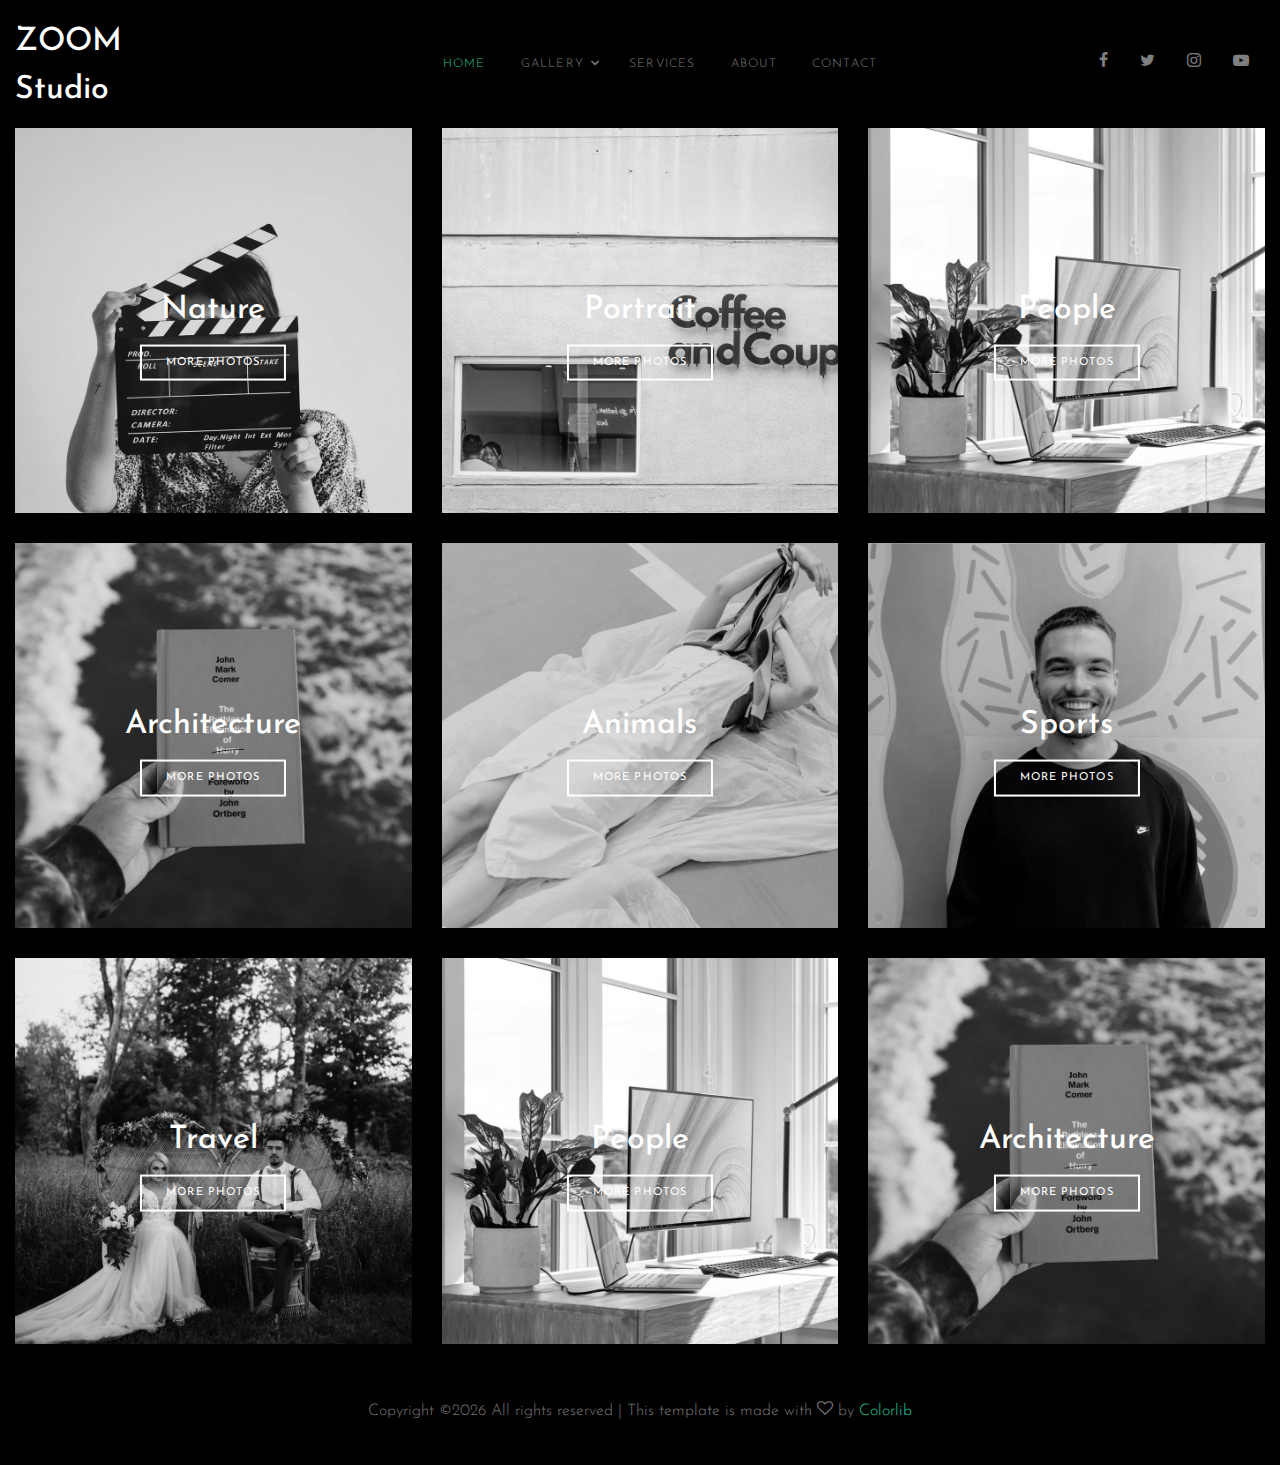
==== commit 4c096576: "photosen changes to ZOOM" ====
--- a/index.html
+++ b/index.html
@@ -49,7 +49,7 @@
         <div class="row align-items-center">
 
           <div class="col-6 col-xl-2" data-aos="fade-down">
-            <h1 class="mb-0"><a href="index.html" class="text-white h2 mb-0">Photosen</a></h1>
+            <h1 class="mb-0"><a href="index.html" class="text-white h2 mb-0">ZOOM Studio</a></h1>
           </div>
           <div class="col-10 col-md-8 d-none d-xl-block" data-aos="fade-down">
             <nav class="site-navigation position-relative text-right text-lg-center" role="navigation">
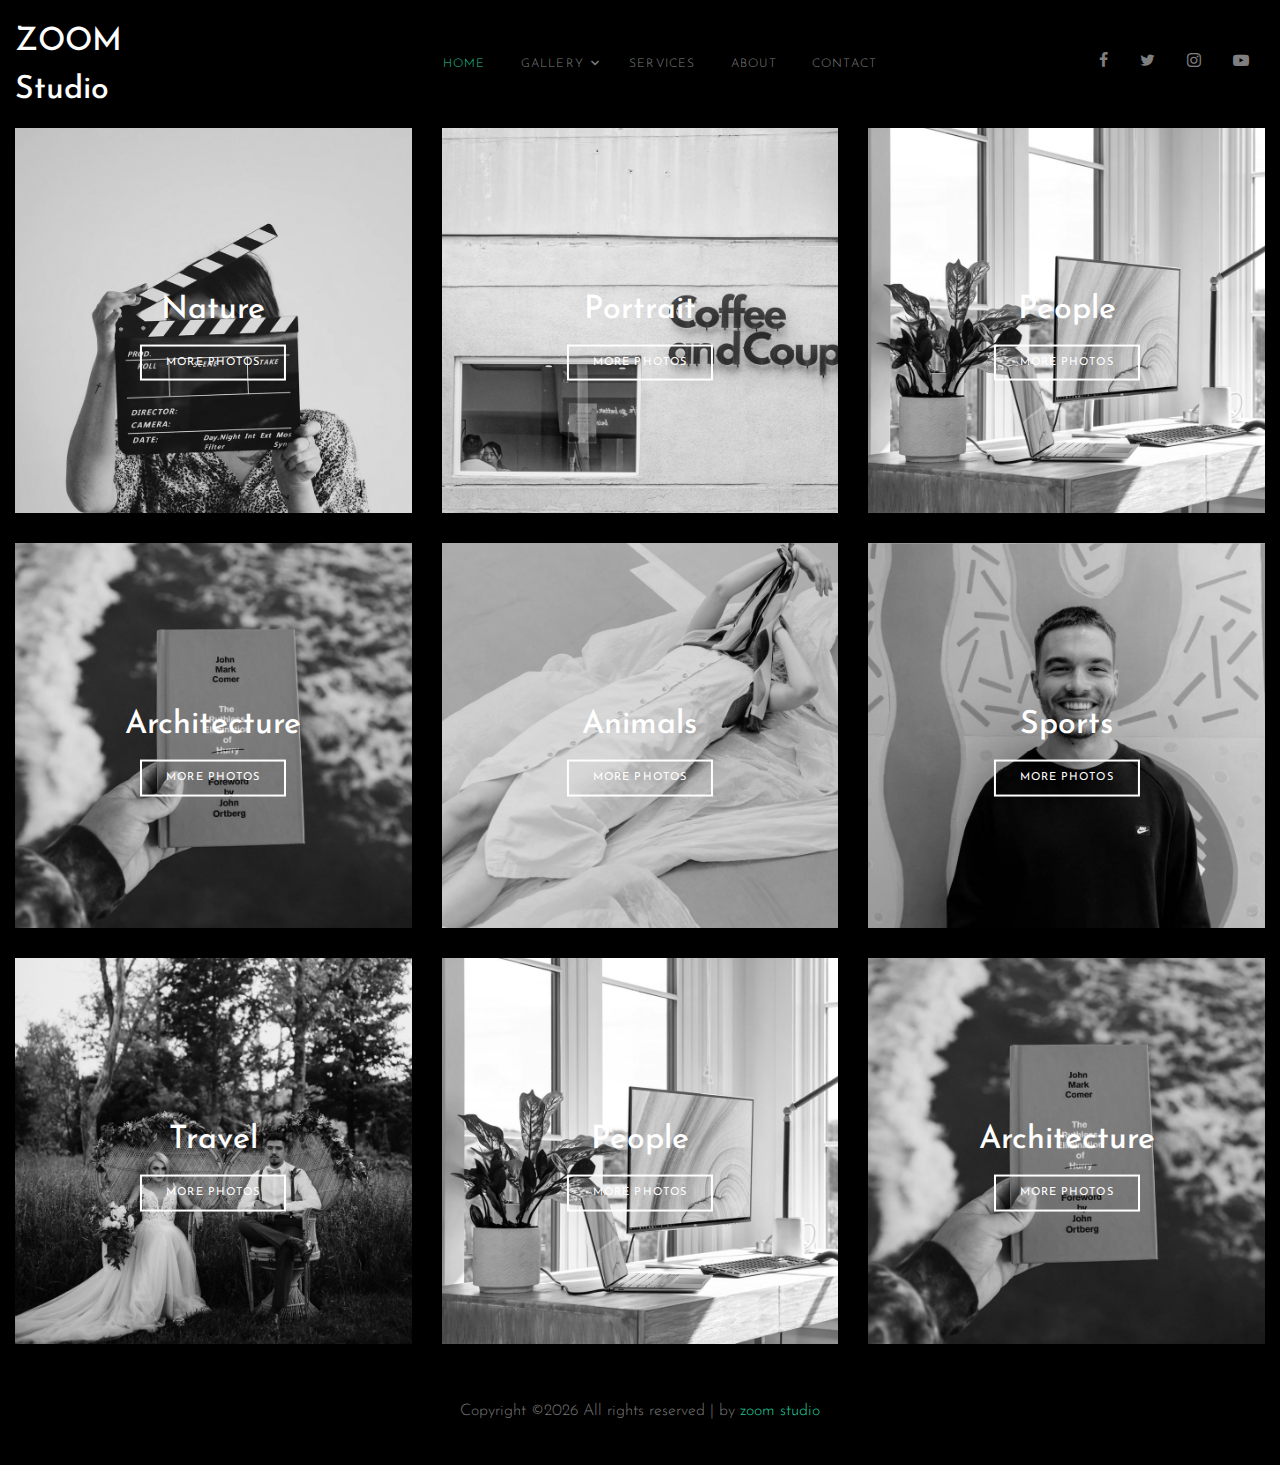
==== commit 224b70f1: "about us page in progress" ====
--- a/index.html
+++ b/index.html
@@ -211,7 +211,7 @@
       <div class="container-fluid text-center">
         <p>
           <!-- Link back to Colorlib can't be removed. Template is licensed under CC BY 3.0. -->
-          Copyright &copy;<script data-cfasync="false" src="/cdn-cgi/scripts/5c5dd728/cloudflare-static/email-decode.min.js"></script><script>document.write(new Date().getFullYear());</script> All rights reserved | This template is made with <i class="icon-heart-o" aria-hidden="true"></i> by <a href="https://colorlib.com" target="_blank" >Colorlib</a>
+          Copyright &copy;<script data-cfasync="false" src="/cdn-cgi/scripts/5c5dd728/cloudflare-static/email-decode.min.js"></script><script>document.write(new Date().getFullYear());</script> All rights reserved | by <a href="" target="_blank" >zoom studio</a>
           <!-- Link back to Colorlib can't be removed. Template is licensed under CC BY 3.0. -->
         </p>
       </div>
--- a/css/style.css
+++ b/css/style.css
@@ -22,7 +22,8 @@
     text-decoration: none; }
 
 .text-black {
-  color: #000 !important; }
+  color: #fff
+ }
 
 .bg-black {
   background: #000 !important; }
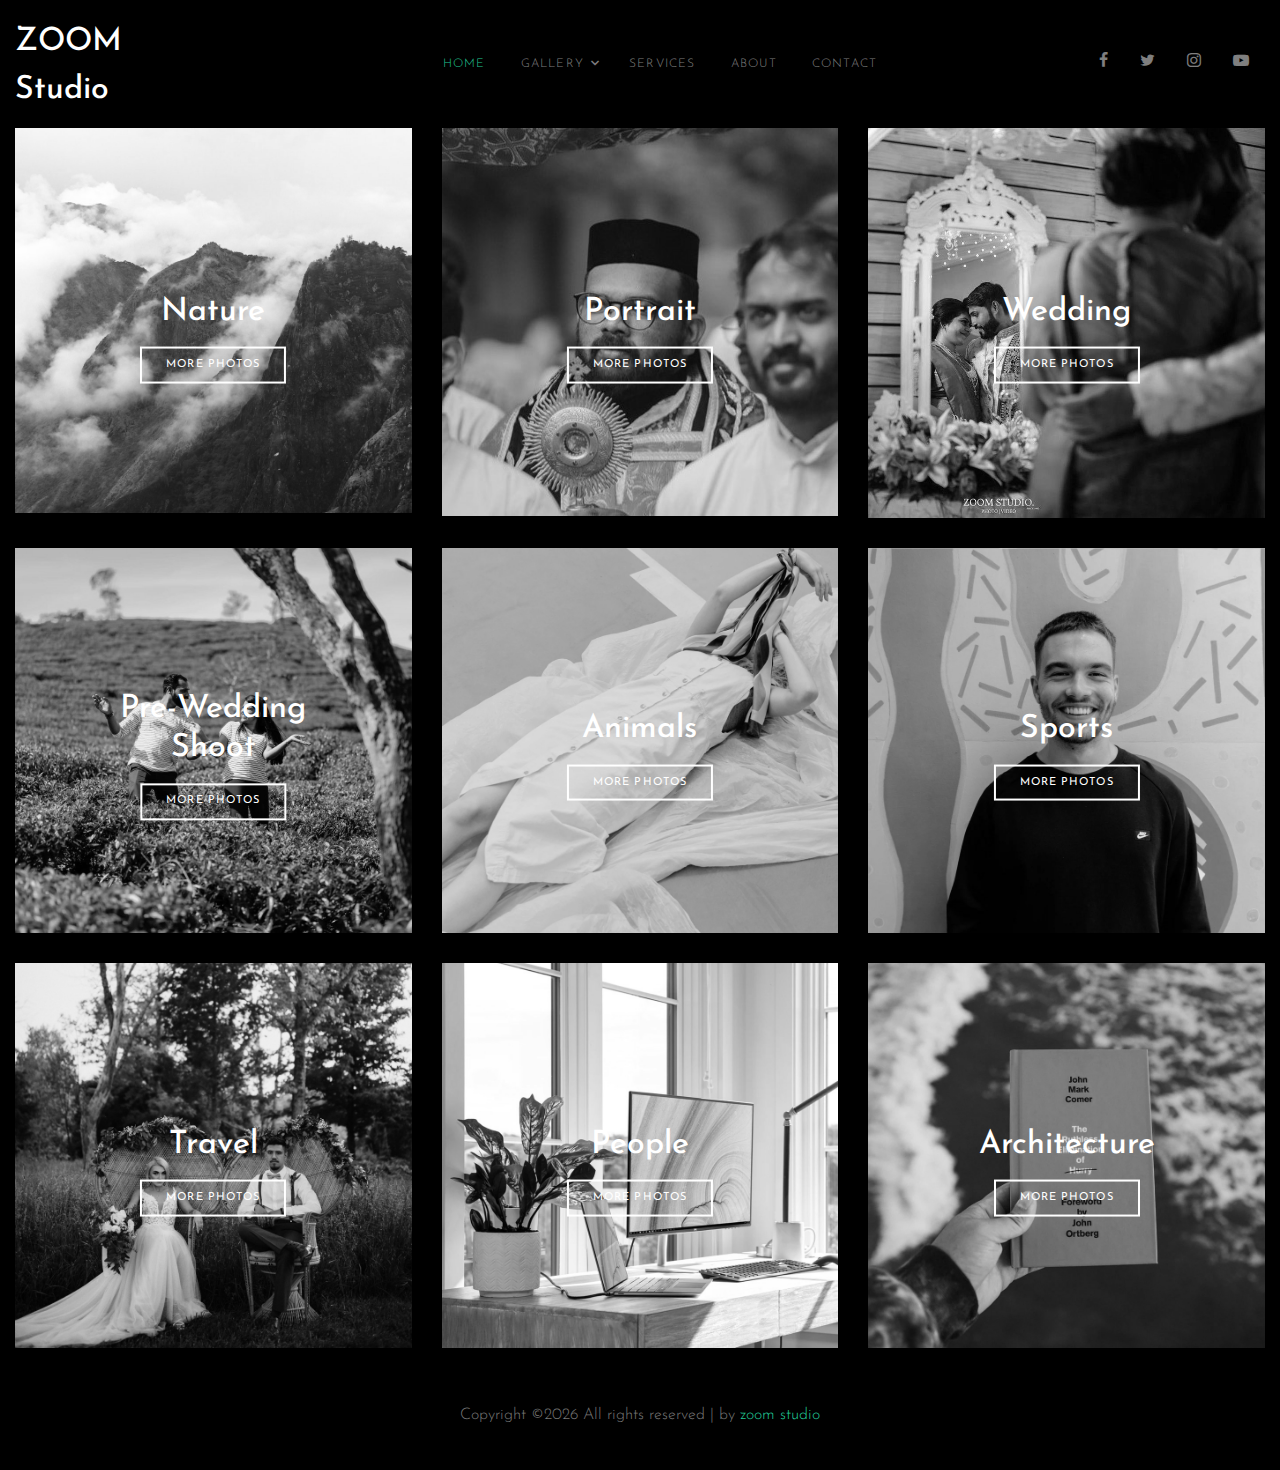
==== commit 73c90bea: "images edites" ====
--- a/index.html
+++ b/index.html
@@ -93,7 +93,7 @@
                   <a href="#" class="pl-3 pr-3"><span class="icon-twitter"></span></a>
                 </li>
                 <li>
-                  <a href="#" class="pl-3 pr-3"><span class="icon-instagram"></span></a>
+                  <a href="https://instagram.com/zoomstudio.in?igshid=YmMyMTA2M2Y=" class="pl-3 pr-3"><span class="icon-instagram"></span></a>
                 </li>
                 <li>
                   <a href="#" class="pl-3 pr-3"><span class="icon-youtube-play"></span></a>
@@ -121,7 +121,7 @@
               <h2 class="mb-3">Nature</h2>
               <a href="single.html" class="btn btn-outline-white py-2 px-4">More Photos</a>
             </div>
-            <img src="images/img_1.jpg" alt="Image" class="img-fluid">
+            <img src="images/home/nature.jpg" alt="Image" class="img-fluid, nature">
           </div>
 
         </div>
@@ -131,26 +131,26 @@
               <h2 class="mb-3">Portrait</h2>
               <a href="single.html" class="btn btn-outline-white py-2 px-4">More Photos</a>
             </div>
-            <img src="images/img_2.jpg" alt="Image" class="img-fluid">
-          </div>
-        </div>
-        <div class="col-lg-4">
-          <div class="image-wrap-2">
-            <div class="image-info">
-              <h2 class="mb-3">People</h2>
-              <a href="single.html" class="btn btn-outline-white py-2 px-4">More Photos</a>
-            </div>
-            <img src="images/img_3.jpg" alt="Image" class="img-fluid">
-          </div>
-        </div>
-
-        <div class="col-lg-4">
-          <div class="image-wrap-2">
-            <div class="image-info">
-              <h2 class="mb-3">Architecture</h2>
-              <a href="single.html" class="btn btn-outline-white py-2 px-4">More Photos</a>
-            </div>
-            <img src="images/img_4.jpg" alt="Image" class="img-fluid">
+            <img src="images/home/WhatsApp Image 2023-01-01 at 19.36.19.jpg" alt="Image" class="img-fluid">
+          </div>
+        </div>
+        <div class="col-lg-4">
+          <div class="image-wrap-2">
+            <div class="image-info">
+              <h2 class="mb-3">Wedding</h2>
+              <a href="single.html" class="btn btn-outline-white py-2 px-4">More Photos</a>
+            </div>
+            <img src="images/home/wedding1.jpg" alt="Image" class="img-fluid">
+          </div>
+        </div>
+
+        <div class="col-lg-4">
+          <div class="image-wrap-2">
+            <div class="image-info">
+              <h2 class="mb-3">Pre-Wedding Shoot</h2>
+              <a href="single.html" class="btn btn-outline-white py-2 px-4">More Photos</a>
+            </div>
+            <img src="images/home/preweddingshoot1.jpg" alt="Image" class="img-fluid">
           </div>
         </div>
 
--- a/css/style.css
+++ b/css/style.css
@@ -1244,3 +1244,7 @@
     filter: none;
     -webkit-filter: grayscale(0);
     -webkit-transform: scale(1.01); }
+
+.nature{
+  max-width: 100%;
+}
